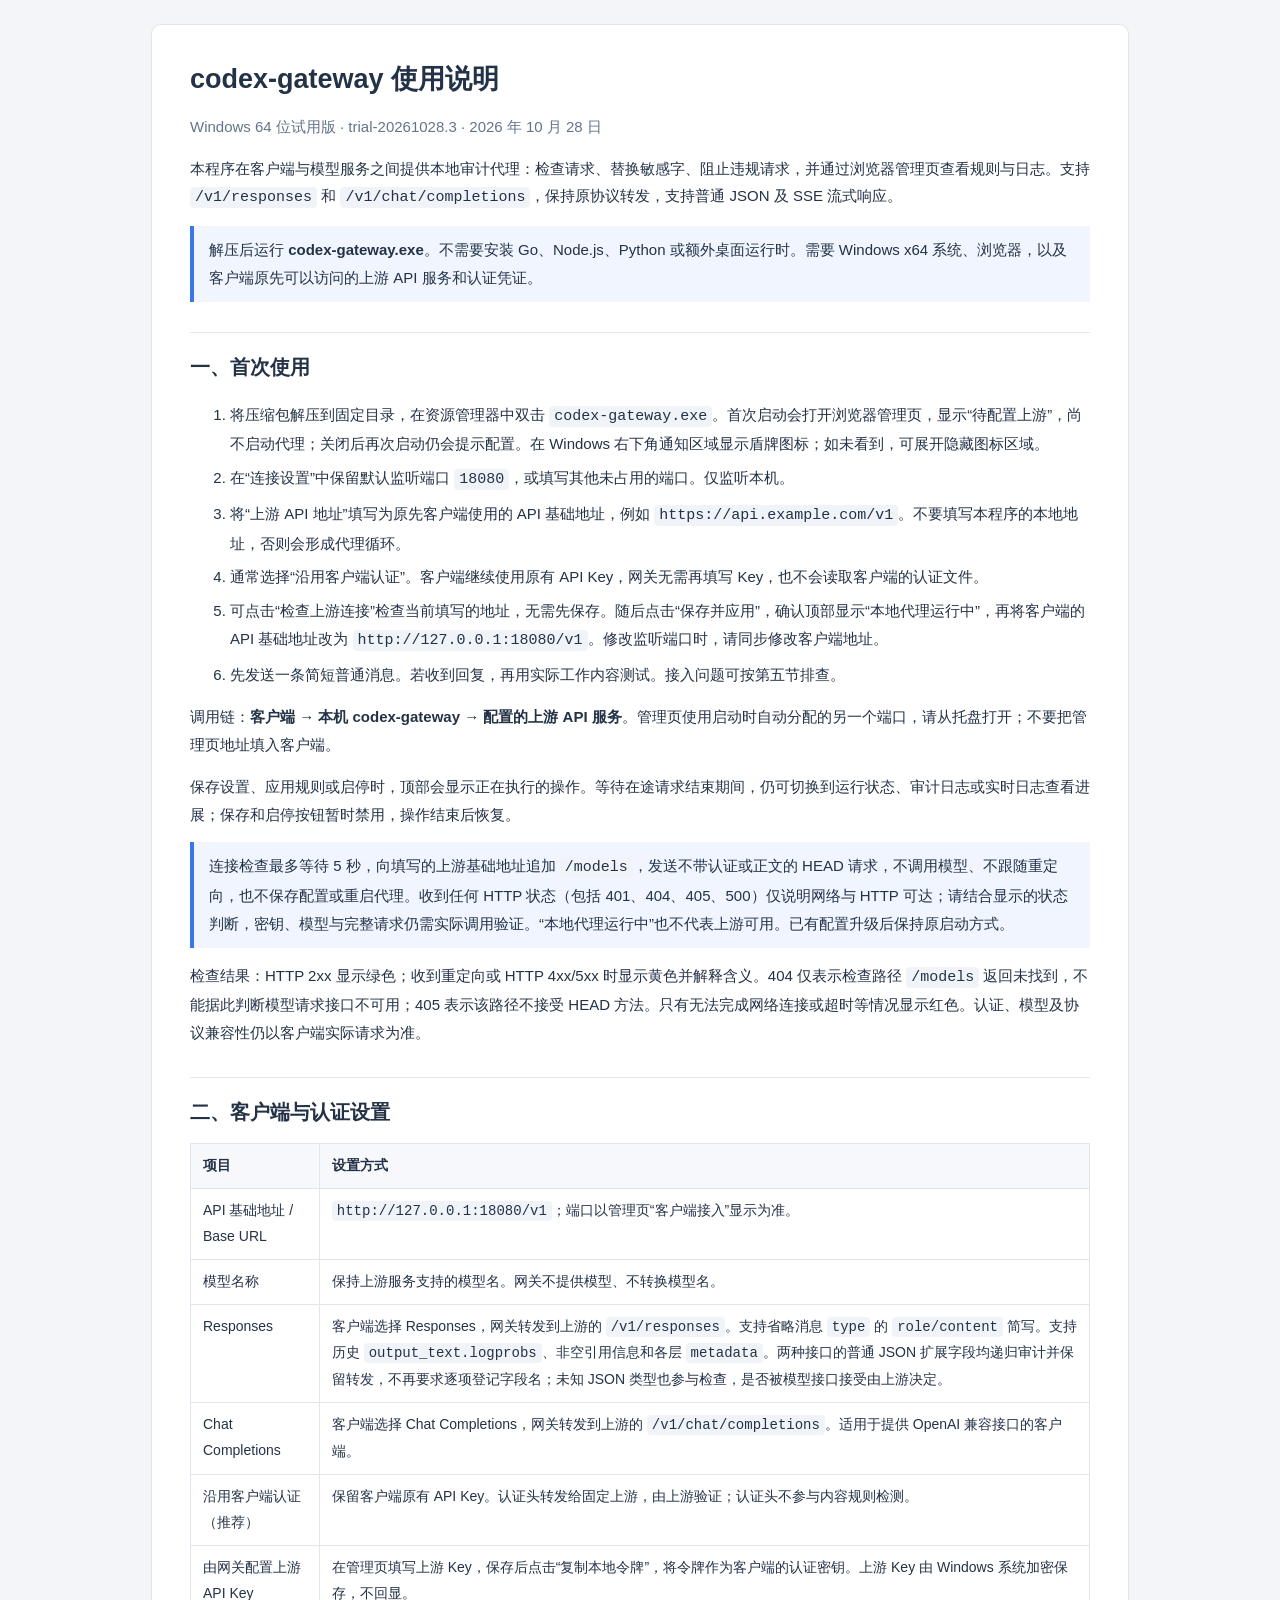
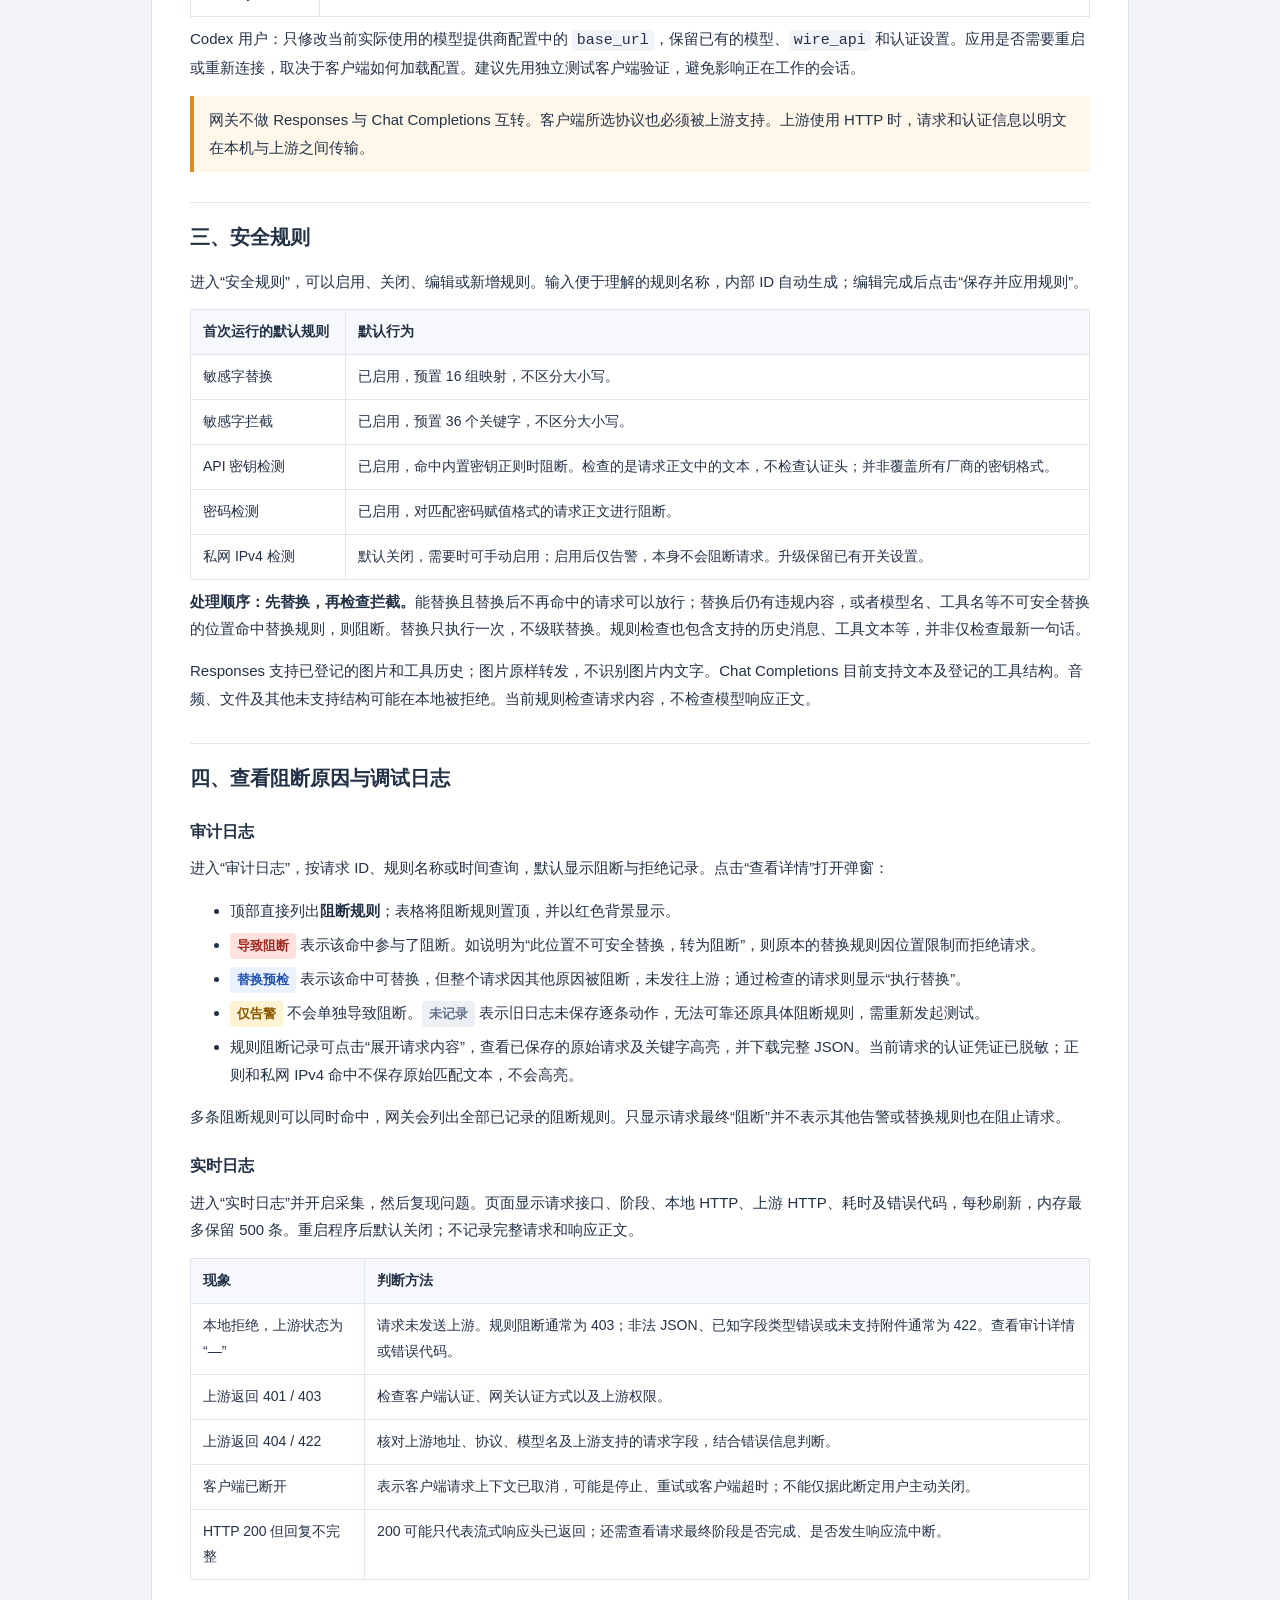
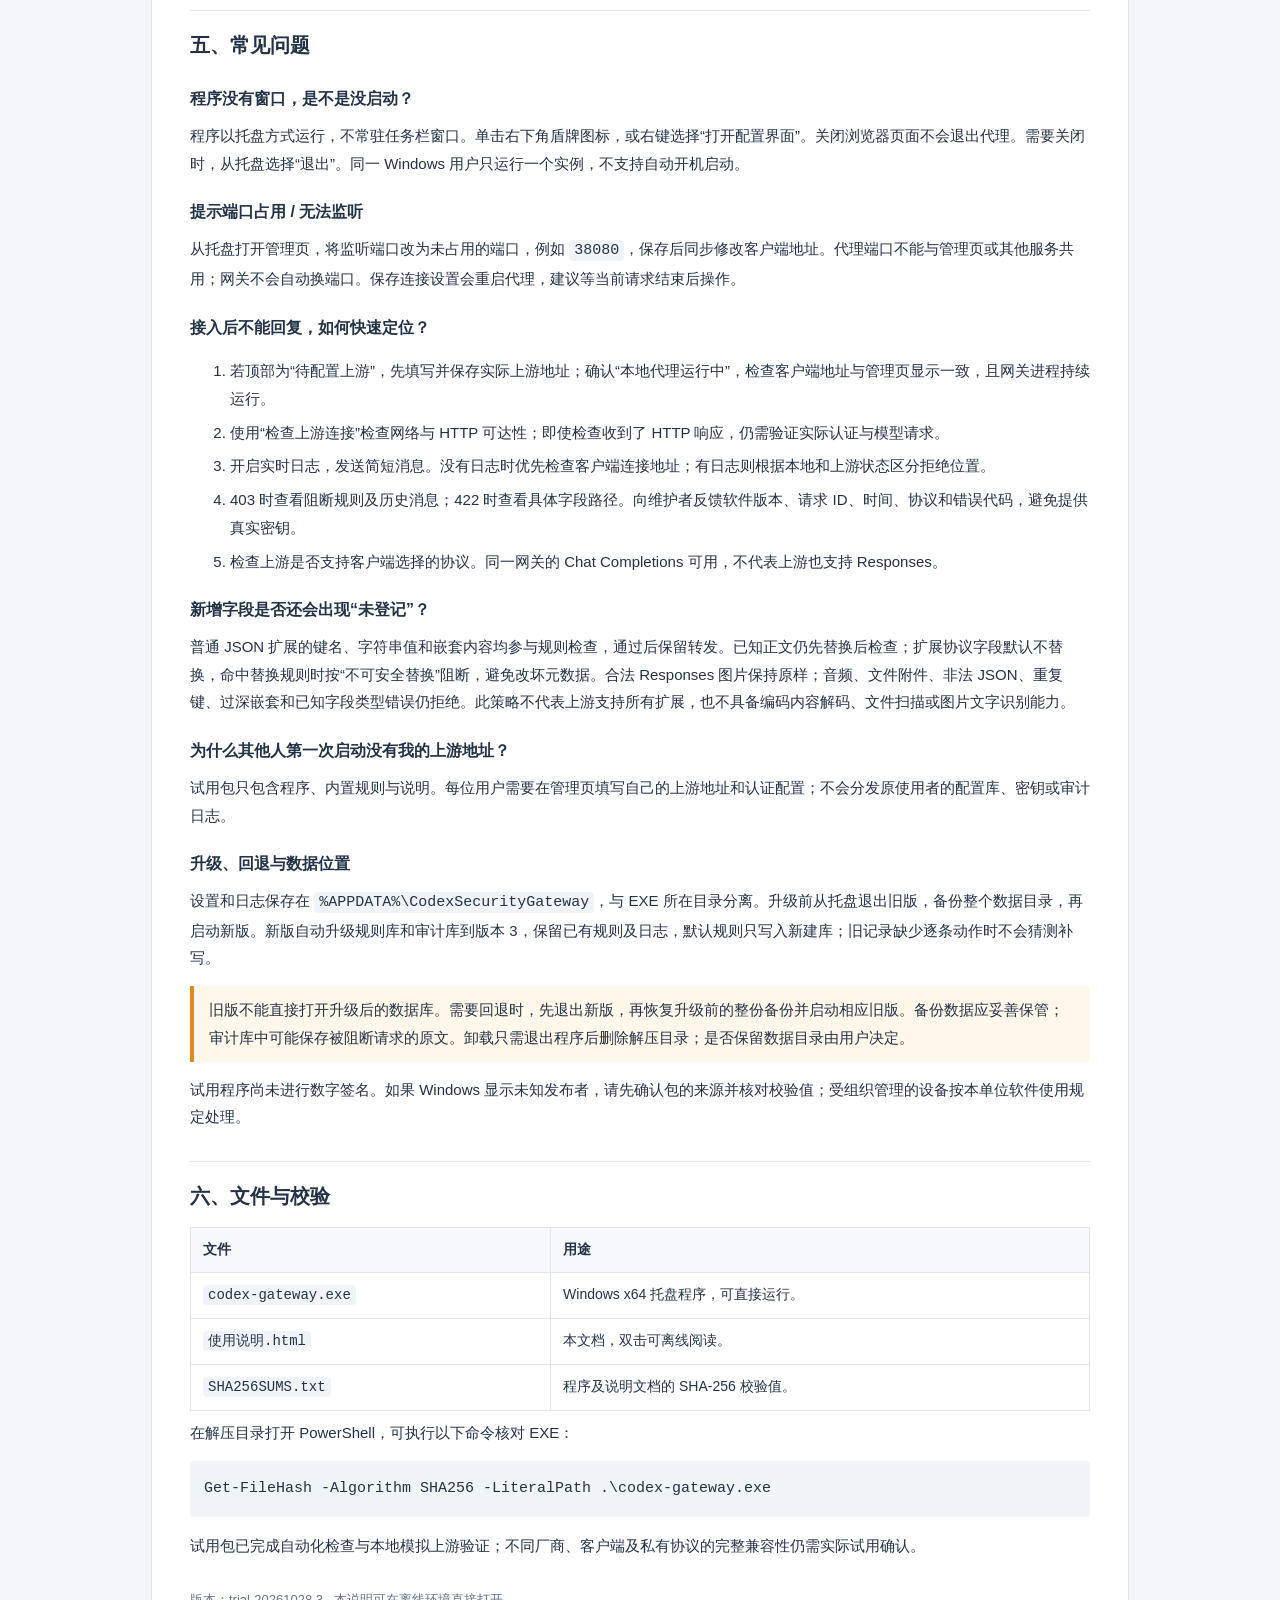
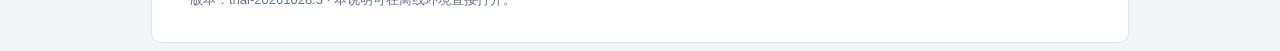
==== docs/windows-trial-guide.html @ 4b9d51f9 "Improve prompt auditing workflows" ====
<!doctype html>
<html lang="zh-CN">
<head>
<meta charset="utf-8">
<meta name="viewport" content="width=device-width, initial-scale=1">
<title>codex-gateway 使用说明</title>
<style>
body{font:15px/1.85 "Segoe UI","Microsoft YaHei",sans-serif;color:#243247;background:#f3f5f8;margin:0}main{max-width:900px;margin:24px auto;background:#fff;padding:30px 38px;border:1px solid #dfe5ed;border-radius:10px}h1{font-size:27px;margin:0}h2{font-size:20px;margin:30px 0 12px;padding-top:16px;border-top:1px solid #e2e8f0}h3{font-size:16px;margin:20px 0 8px}p{margin:8px 0 14px}li{margin:6px 0}code,pre{font-family:Consolas,"Microsoft YaHei",monospace;background:#f0f4f9;border-radius:4px}code{padding:2px 5px;overflow-wrap:anywhere}pre{padding:14px;white-space:pre-wrap;overflow-wrap:anywhere}table{border-collapse:collapse;width:100%;font-size:14px}th,td{border:1px solid #e1e6ee;padding:9px 12px;text-align:left;vertical-align:top}th{background:#f6f8fb}.intro{color:#64748b}.note{border-left:4px solid #3877ea;padding:10px 15px;background:#f0f5ff}.warn{border-left:4px solid #dc8b23;padding:10px 15px;background:#fff7ea}.tag{display:inline-block;padding:1px 7px;border-radius:4px;font-size:13px;font-weight:600}.red{color:#a12821;background:#fee1dc}.blue{color:#2454b0;background:#eaf1ff}.gold{color:#8a5700;background:#fff3d3}.grey{color:#64748b;background:#edf1f5}a{color:#2459cb}footer{color:#64748b;font-size:13px;margin-top:28px}@media(max-width:650px){main{margin:0;border:0;border-radius:0;padding:22px 16px}table{font-size:13px}th,td{padding:7px}}
</style>
</head>
<body><main>
<h1>codex-gateway 使用说明</h1>
<p class="intro">Windows 64 位试用版 · trial-20261028.3 · 2026 年 10 月 28 日</p>
<p>本程序在客户端与模型服务之间提供本地审计代理：检查请求、替换敏感字、阻止违规请求，并通过浏览器管理页查看规则与日志。支持 <code>/v1/responses</code> 和 <code>/v1/chat/completions</code>，保持原协议转发，支持普通 JSON 及 SSE 流式响应。</p>
<p class="note">解压后运行 <strong>codex-gateway.exe</strong>。不需要安装 Go、Node.js、Python 或额外桌面运行时。需要 Windows x64 系统、浏览器，以及客户端原先可以访问的上游 API 服务和认证凭证。</p>

<h2>一、首次使用</h2>
<ol>
<li>将压缩包解压到固定目录，在资源管理器中双击 <code>codex-gateway.exe</code>。首次启动会打开浏览器管理页，显示“待配置上游”，尚不启动代理；关闭后再次启动仍会提示配置。在 Windows 右下角通知区域显示盾牌图标；如未看到，可展开隐藏图标区域。</li>
<li>在“连接设置”中保留默认监听端口 <code>18080</code>，或填写其他未占用的端口。仅监听本机。</li>
<li>将“上游 API 地址”填写为原先客户端使用的 API 基础地址，例如 <code>https://api.example.com/v1</code>。不要填写本程序的本地地址，否则会形成代理循环。</li>
<li>通常选择“沿用客户端认证”。客户端继续使用原有 API Key，网关无需再填写 Key，也不会读取客户端的认证文件。</li>
<li>可点击“检查上游连接”检查当前填写的地址，无需先保存。随后点击“保存并应用”，确认顶部显示“本地代理运行中”，再将客户端的 API 基础地址改为 <code>http://127.0.0.1:18080/v1</code>。修改监听端口时，请同步修改客户端地址。</li>
<li>先发送一条简短普通消息。若收到回复，再用实际工作内容测试。接入问题可按第五节排查。</li>
</ol>
<p>调用链：<strong>客户端 → 本机 codex-gateway → 配置的上游 API 服务</strong>。管理页使用启动时自动分配的另一个端口，请从托盘打开；不要把管理页地址填入客户端。</p>
<p>保存设置、应用规则或启停时，顶部会显示正在执行的操作。等待在途请求结束期间，仍可切换到运行状态、审计日志或实时日志查看进展；保存和启停按钮暂时禁用，操作结束后恢复。</p>
<p class="note">连接检查最多等待 5 秒，向填写的上游基础地址追加 <code>/models</code>，发送不带认证或正文的 HEAD 请求，不调用模型、不跟随重定向，也不保存配置或重启代理。收到任何 HTTP 状态（包括 401、404、405、500）仅说明网络与 HTTP 可达；请结合显示的状态判断，密钥、模型与完整请求仍需实际调用验证。“本地代理运行中”也不代表上游可用。已有配置升级后保持原启动方式。</p>

<p>检查结果：HTTP 2xx 显示绿色；收到重定向或 HTTP 4xx/5xx 时显示黄色并解释含义。404 仅表示检查路径 <code>/models</code> 返回未找到，不能据此判断模型请求接口不可用；405 表示该路径不接受 HEAD 方法。只有无法完成网络连接或超时等情况显示红色。认证、模型及协议兼容性仍以客户端实际请求为准。</p>

<h2>二、客户端与认证设置</h2>
<table><thead><tr><th>项目</th><th>设置方式</th></tr></thead><tbody>
<tr><td>API 基础地址 / Base URL</td><td><code>http://127.0.0.1:18080/v1</code>；端口以管理页“客户端接入”显示为准。</td></tr>
<tr><td>模型名称</td><td>保持上游服务支持的模型名。网关不提供模型、不转换模型名。</td></tr>
<tr><td>Responses</td><td>客户端选择 Responses，网关转发到上游的 <code>/v1/responses</code>。支持省略消息 <code>type</code> 的 <code>role/content</code> 简写。支持历史 <code>output_text.logprobs</code>、非空引用信息和各层 <code>metadata</code>。两种接口的普通 JSON 扩展字段均递归审计并保留转发，不再要求逐项登记字段名；未知 JSON 类型也参与检查，是否被模型接口接受由上游决定。</td></tr>
<tr><td>Chat Completions</td><td>客户端选择 Chat Completions，网关转发到上游的 <code>/v1/chat/completions</code>。适用于提供 OpenAI 兼容接口的客户端。</td></tr>
<tr><td>沿用客户端认证（推荐）</td><td>保留客户端原有 API Key。认证头转发给固定上游，由上游验证；认证头不参与内容规则检测。</td></tr>
<tr><td>由网关配置上游 API Key</td><td>在管理页填写上游 Key，保存后点击“复制本地令牌”，将令牌作为客户端的认证密钥。上游 Key 由 Windows 系统加密保存，不回显。</td></tr>
</tbody></table>
<p>Codex 用户：只修改当前实际使用的模型提供商配置中的 <code>base_url</code>，保留已有的模型、<code>wire_api</code> 和认证设置。应用是否需要重启或重新连接，取决于客户端如何加载配置。建议先用独立测试客户端验证，避免影响正在工作的会话。</p>
<p class="warn">网关不做 Responses 与 Chat Completions 互转。客户端所选协议也必须被上游支持。上游使用 HTTP 时，请求和认证信息以明文在本机与上游之间传输。</p>

<h2>三、安全规则</h2>
<p>进入“安全规则”，可以启用、关闭、编辑或新增规则。输入便于理解的规则名称，内部 ID 自动生成；编辑完成后点击“保存并应用规则”。</p>
<table><thead><tr><th>首次运行的默认规则</th><th>默认行为</th></tr></thead><tbody>
<tr><td>敏感字替换</td><td>已启用，预置 16 组映射，不区分大小写。</td></tr>
<tr><td>敏感字拦截</td><td>已启用，预置 36 个关键字，不区分大小写。</td></tr>
<tr><td>API 密钥检测</td><td>已启用，命中内置密钥正则时阻断。检查的是请求正文中的文本，不检查认证头；并非覆盖所有厂商的密钥格式。</td></tr>
<tr><td>密码检测</td><td>已启用，对匹配密码赋值格式的请求正文进行阻断。</td></tr>
<tr><td>私网 IPv4 检测</td><td>默认关闭，需要时可手动启用；启用后仅告警，本身不会阻断请求。升级保留已有开关设置。</td></tr>
</tbody></table>
<p><strong>处理顺序：先替换，再检查拦截。</strong>能替换且替换后不再命中的请求可以放行；替换后仍有违规内容，或者模型名、工具名等不可安全替换的位置命中替换规则，则阻断。替换只执行一次，不级联替换。规则检查也包含支持的历史消息、工具文本等，并非仅检查最新一句话。</p>
<p>Responses 支持已登记的图片和工具历史；图片原样转发，不识别图片内文字。Chat Completions 目前支持文本及登记的工具结构。音频、文件及其他未支持结构可能在本地被拒绝。当前规则检查请求内容，不检查模型响应正文。</p>

<h2>四、查看阻断原因与调试日志</h2>
<h3>审计日志</h3>
<p>进入“审计日志”，按请求 ID、规则名称或时间查询，默认显示阻断与拒绝记录。点击“查看详情”打开弹窗：</p>
<ul>
<li>顶部直接列出<strong>阻断规则</strong>；表格将阻断规则置顶，并以红色背景显示。</li>
<li><span class="tag red">导致阻断</span> 表示该命中参与了阻断。如说明为“此位置不可安全替换，转为阻断”，则原本的替换规则因位置限制而拒绝请求。</li>
<li><span class="tag blue">替换预检</span> 表示该命中可替换，但整个请求因其他原因被阻断，未发往上游；通过检查的请求则显示“执行替换”。</li>
<li><span class="tag gold">仅告警</span> 不会单独导致阻断。<span class="tag grey">未记录</span> 表示旧日志未保存逐条动作，无法可靠还原具体阻断规则，需重新发起测试。</li>
<li>规则阻断记录可点击“展开请求内容”，查看已保存的原始请求及关键字高亮，并下载完整 JSON。当前请求的认证凭证已脱敏；正则和私网 IPv4 命中不保存原始匹配文本，不会高亮。</li>
</ul>
<p>多条阻断规则可以同时命中，网关会列出全部已记录的阻断规则。只显示请求最终“阻断”并不表示其他告警或替换规则也在阻止请求。</p>
<h3>实时日志</h3>
<p>进入“实时日志”并开启采集，然后复现问题。页面显示请求接口、阶段、本地 HTTP、上游 HTTP、耗时及错误代码，每秒刷新，内存最多保留 500 条。重启程序后默认关闭；不记录完整请求和响应正文。</p>
<table><thead><tr><th>现象</th><th>判断方法</th></tr></thead><tbody>
<tr><td>本地拒绝，上游状态为“—”</td><td>请求未发送上游。规则阻断通常为 403；非法 JSON、已知字段类型错误或未支持附件通常为 422。查看审计详情或错误代码。</td></tr>
<tr><td>上游返回 401 / 403</td><td>检查客户端认证、网关认证方式以及上游权限。</td></tr>
<tr><td>上游返回 404 / 422</td><td>核对上游地址、协议、模型名及上游支持的请求字段，结合错误信息判断。</td></tr>
<tr><td>客户端已断开</td><td>表示客户端请求上下文已取消，可能是停止、重试或客户端超时；不能仅据此断定用户主动关闭。</td></tr>
<tr><td>HTTP 200 但回复不完整</td><td>200 可能只代表流式响应头已返回；还需查看请求最终阶段是否完成、是否发生响应流中断。</td></tr>
</tbody></table>

<h2>五、常见问题</h2>
<h3>程序没有窗口，是不是没启动？</h3>
<p>程序以托盘方式运行，不常驻任务栏窗口。单击右下角盾牌图标，或右键选择“打开配置界面”。关闭浏览器页面不会退出代理。需要关闭时，从托盘选择“退出”。同一 Windows 用户只运行一个实例，不支持自动开机启动。</p>
<h3>提示端口占用 / 无法监听</h3>
<p>从托盘打开管理页，将监听端口改为未占用的端口，例如 <code>38080</code>，保存后同步修改客户端地址。代理端口不能与管理页或其他服务共用；网关不会自动换端口。保存连接设置会重启代理，建议等当前请求结束后操作。</p>
<h3>接入后不能回复，如何快速定位？</h3>
<ol><li>若顶部为“待配置上游”，先填写并保存实际上游地址；确认“本地代理运行中”，检查客户端地址与管理页显示一致，且网关进程持续运行。</li><li>使用“检查上游连接”检查网络与 HTTP 可达性；即使检查收到了 HTTP 响应，仍需验证实际认证与模型请求。</li><li>开启实时日志，发送简短消息。没有日志时优先检查客户端连接地址；有日志则根据本地和上游状态区分拒绝位置。</li><li>403 时查看阻断规则及历史消息；422 时查看具体字段路径。向维护者反馈软件版本、请求 ID、时间、协议和错误代码，避免提供真实密钥。</li><li>检查上游是否支持客户端选择的协议。同一网关的 Chat Completions 可用，不代表上游也支持 Responses。</li></ol>
<h3>新增字段是否还会出现“未登记”？</h3>
<p>普通 JSON 扩展的键名、字符串值和嵌套内容均参与规则检查，通过后保留转发。已知正文仍先替换后检查；扩展协议字段默认不替换，命中替换规则时按“不可安全替换”阻断，避免改坏元数据。合法 Responses 图片保持原样；音频、文件附件、非法 JSON、重复键、过深嵌套和已知字段类型错误仍拒绝。此策略不代表上游支持所有扩展，也不具备编码内容解码、文件扫描或图片文字识别能力。</p>
<h3>为什么其他人第一次启动没有我的上游地址？</h3>
<p>试用包只包含程序、内置规则与说明。每位用户需要在管理页填写自己的上游地址和认证配置；不会分发原使用者的配置库、密钥或审计日志。</p>
<h3>升级、回退与数据位置</h3>
<p>设置和日志保存在 <code>%APPDATA%\CodexSecurityGateway</code>，与 EXE 所在目录分离。升级前从托盘退出旧版，备份整个数据目录，再启动新版。新版自动升级规则库和审计库到版本 3，保留已有规则及日志，默认规则只写入新建库；旧记录缺少逐条动作时不会猜测补写。</p>
<p class="warn">旧版不能直接打开升级后的数据库。需要回退时，先退出新版，再恢复升级前的整份备份并启动相应旧版。备份数据应妥善保管；审计库中可能保存被阻断请求的原文。卸载只需退出程序后删除解压目录；是否保留数据目录由用户决定。</p>
<p>试用程序尚未进行数字签名。如果 Windows 显示未知发布者，请先确认包的来源并核对校验值；受组织管理的设备按本单位软件使用规定处理。</p>

<h2>六、文件与校验</h2>
<table><thead><tr><th>文件</th><th>用途</th></tr></thead><tbody>
<tr><td><code>codex-gateway.exe</code></td><td>Windows x64 托盘程序，可直接运行。</td></tr>
<tr><td><code>使用说明.html</code></td><td>本文档，双击可离线阅读。</td></tr>
<tr><td><code>SHA256SUMS.txt</code></td><td>程序及说明文档的 SHA-256 校验值。</td></tr>
</tbody></table>
<p>在解压目录打开 PowerShell，可执行以下命令核对 EXE：</p>
<pre>Get-FileHash -Algorithm SHA256 -LiteralPath .\codex-gateway.exe</pre>
<p>试用包已完成自动化检查与本地模拟上游验证；不同厂商、客户端及私有协议的完整兼容性仍需实际试用确认。</p>
<footer>版本：trial-20261028.3 · 本说明可在离线环境直接打开。</footer>
</main></body></html>
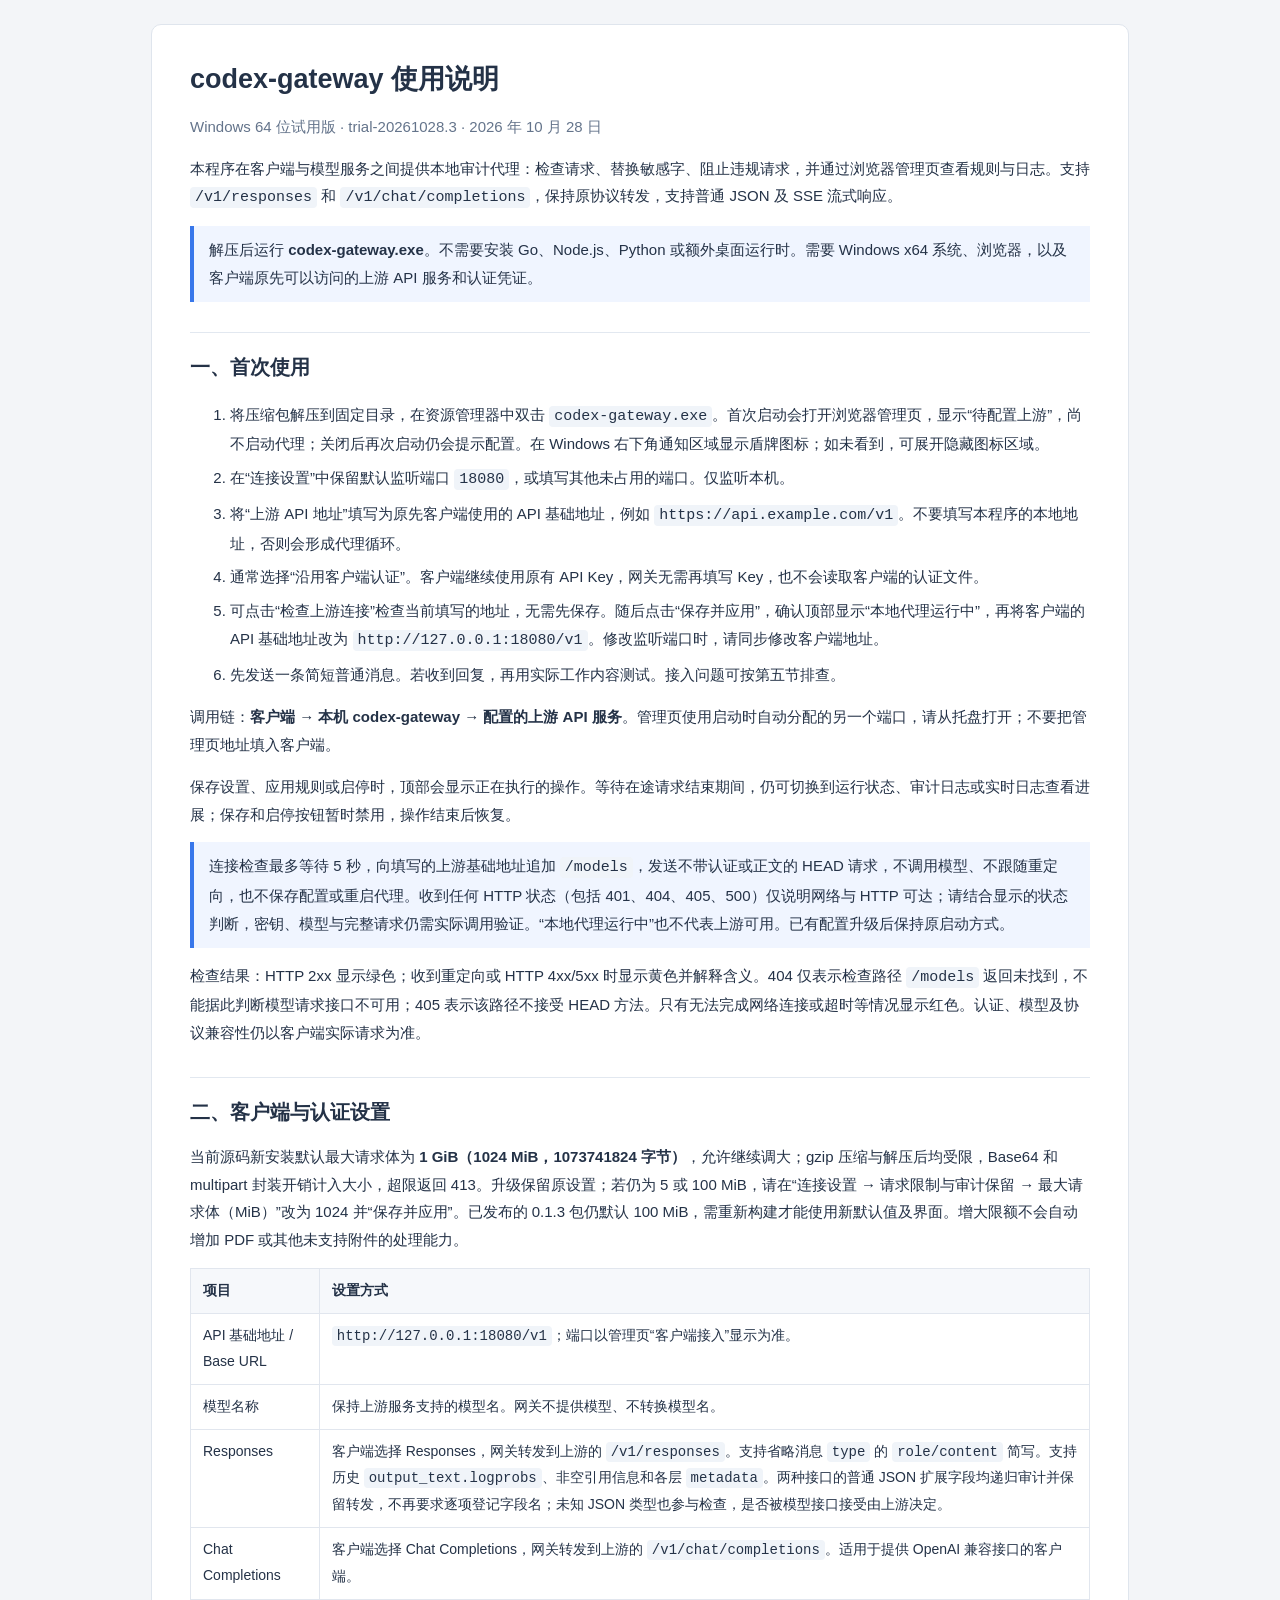
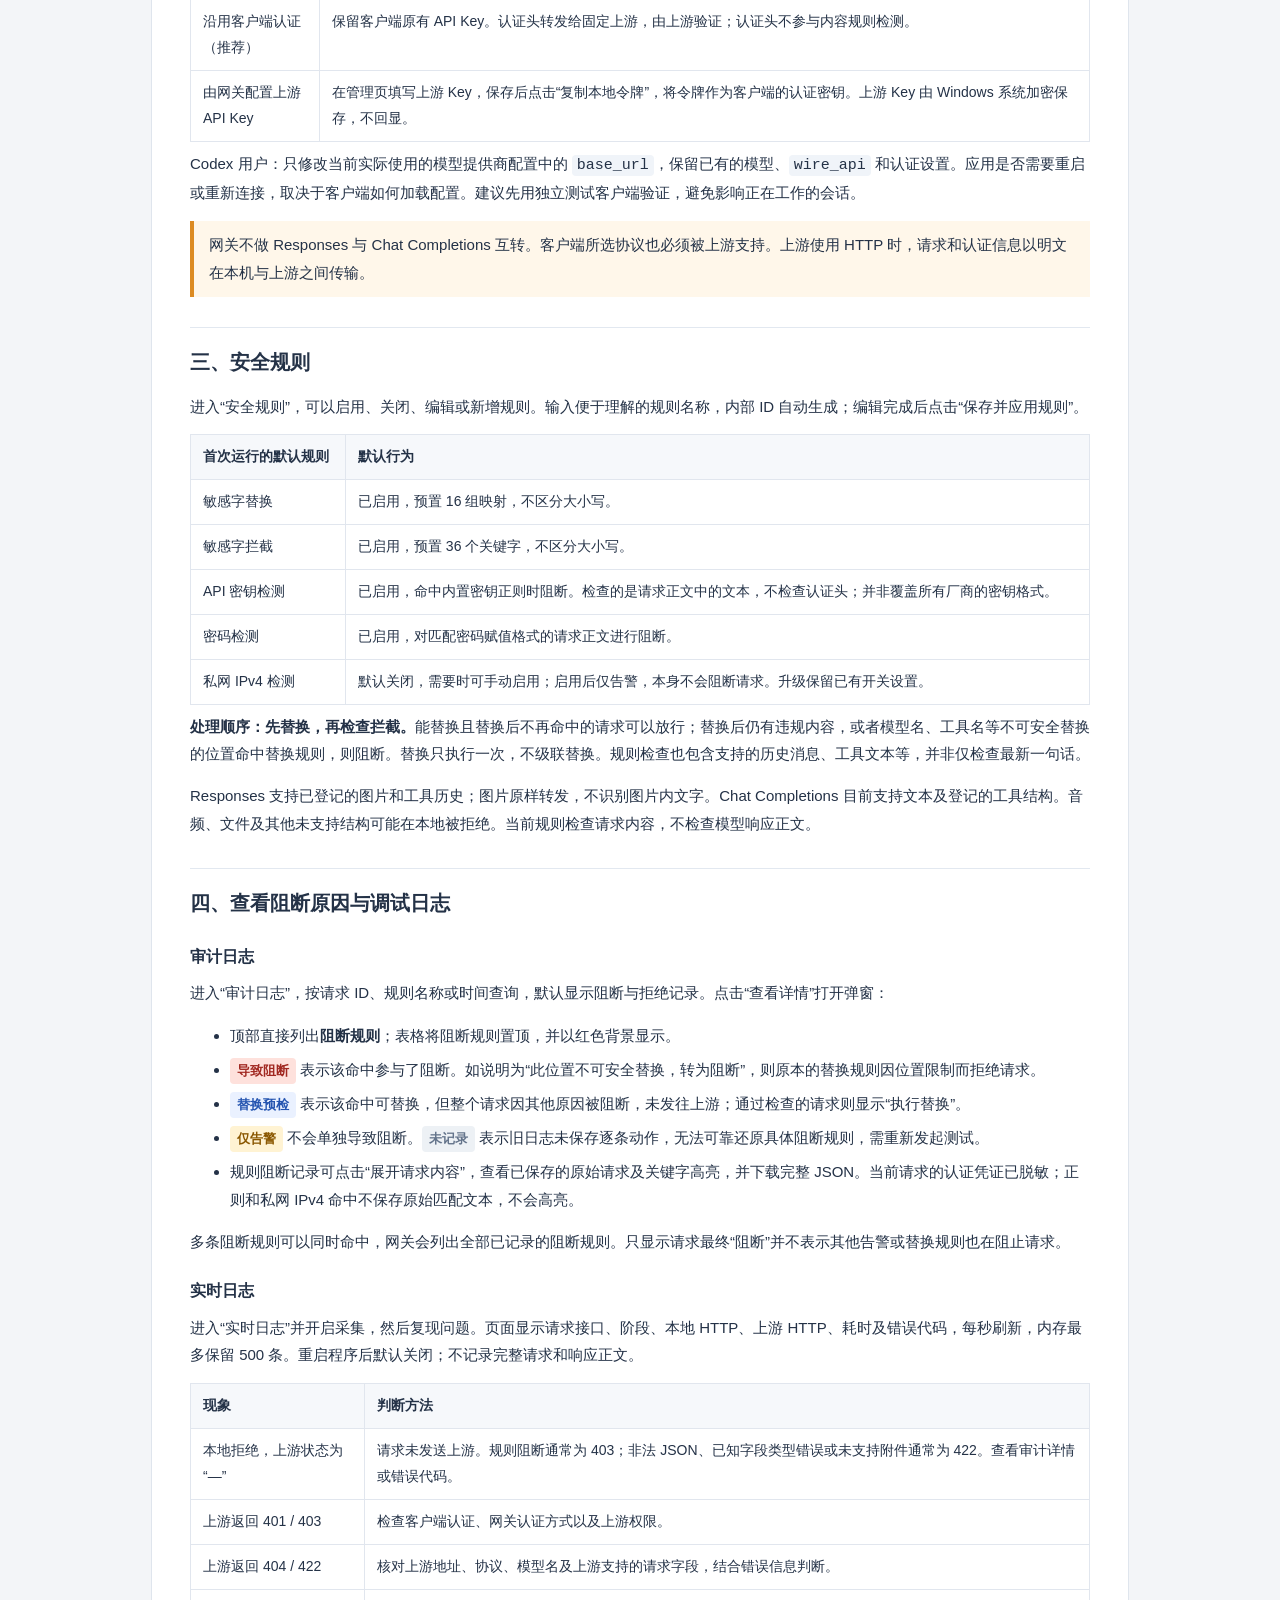
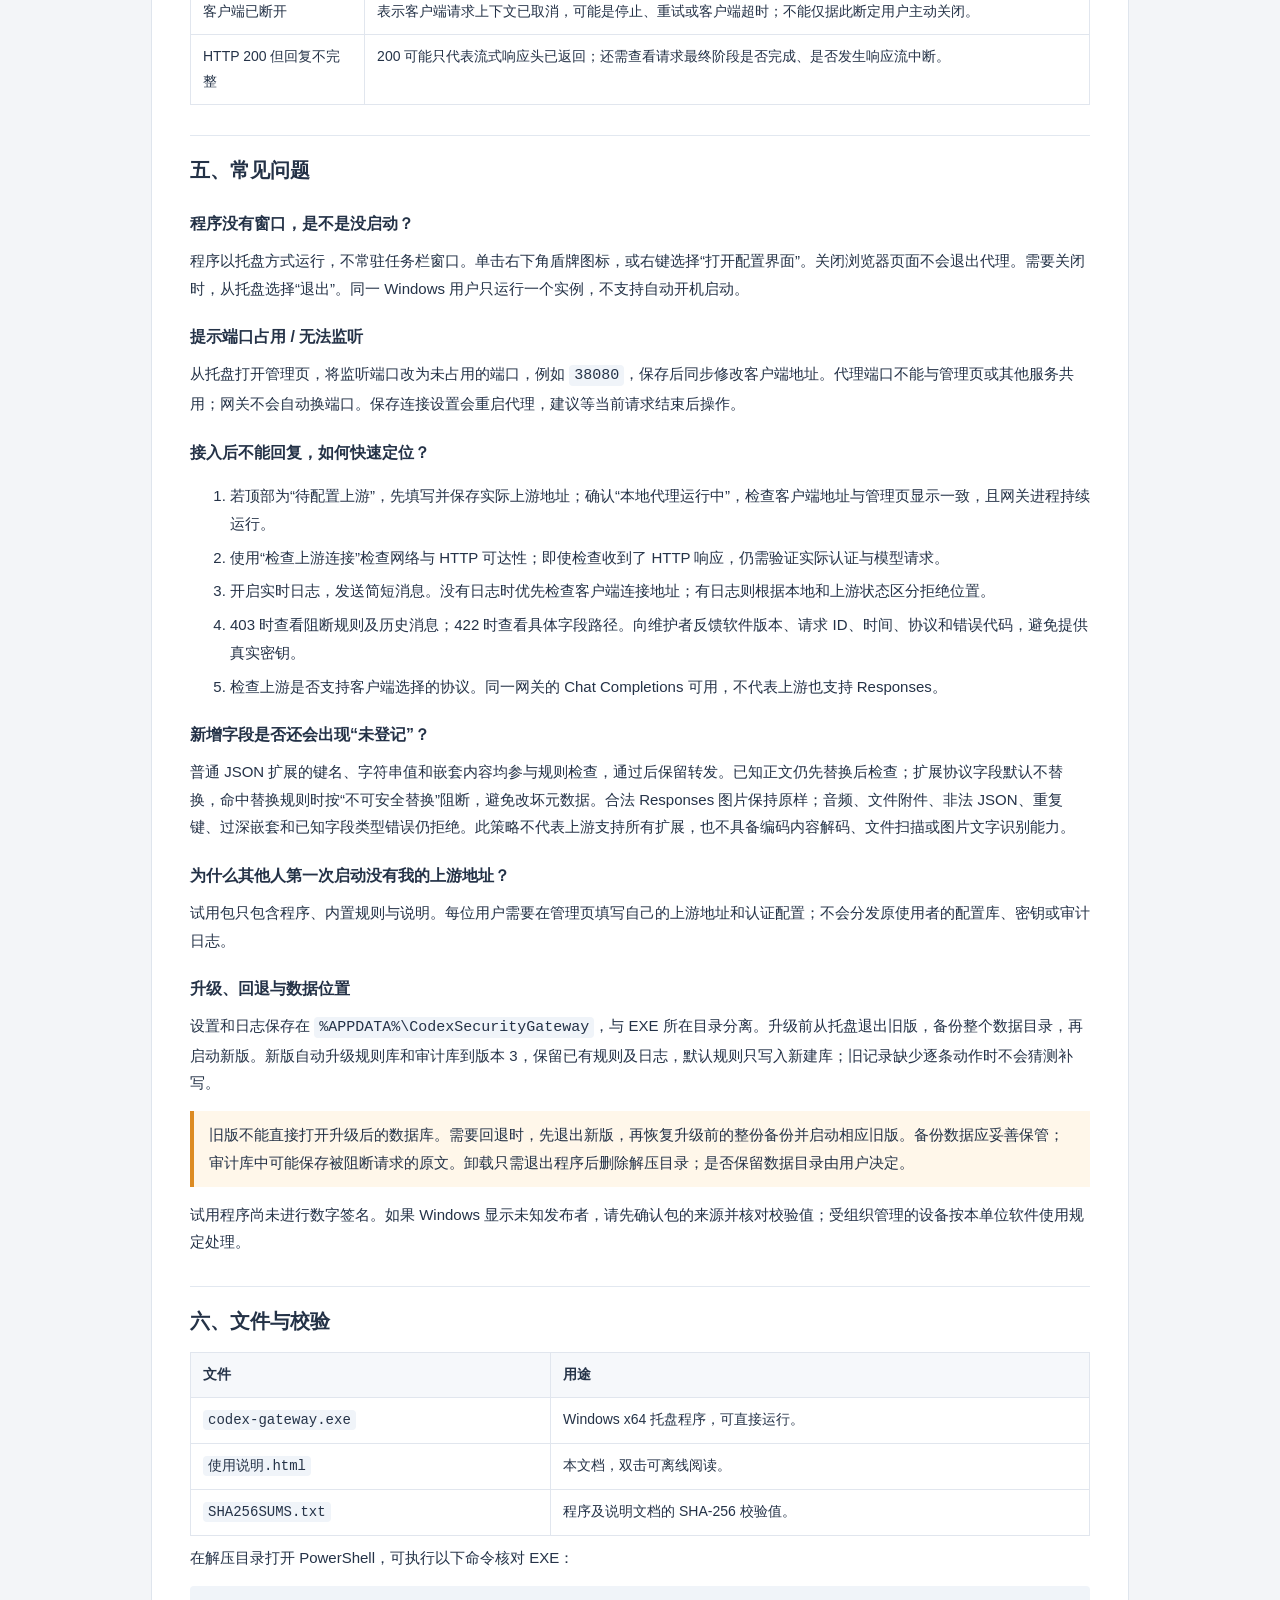
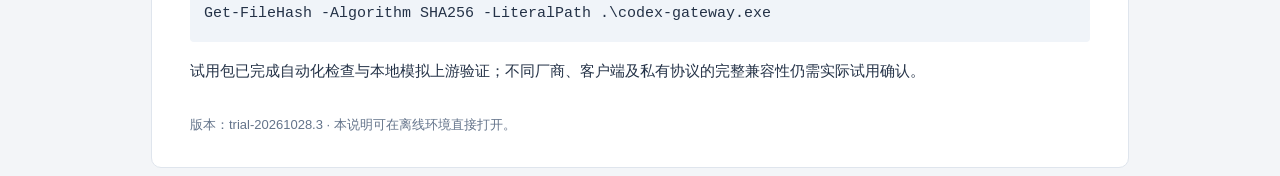
==== commit 3925e222: "Support image endpoints and raise default body limit to 1 GiB" ====
--- a/docs/windows-trial-guide.html
+++ b/docs/windows-trial-guide.html
@@ -30,6 +30,7 @@
 <p>检查结果：HTTP 2xx 显示绿色；收到重定向或 HTTP 4xx/5xx 时显示黄色并解释含义。404 仅表示检查路径 <code>/models</code> 返回未找到，不能据此判断模型请求接口不可用；405 表示该路径不接受 HEAD 方法。只有无法完成网络连接或超时等情况显示红色。认证、模型及协议兼容性仍以客户端实际请求为准。</p>
 
 <h2>二、客户端与认证设置</h2>
+<p>当前源码新安装默认最大请求体为 <strong>1 GiB（1024 MiB，1073741824 字节）</strong>，允许继续调大；gzip 压缩与解压后均受限，Base64 和 multipart 封装开销计入大小，超限返回 413。升级保留原设置；若仍为 5 或 100 MiB，请在“连接设置 → 请求限制与审计保留 → 最大请求体（MiB）”改为 1024 并“保存并应用”。已发布的 0.1.3 包仍默认 100 MiB，需重新构建才能使用新默认值及界面。增大限额不会自动增加 PDF 或其他未支持附件的处理能力。</p>
 <table><thead><tr><th>项目</th><th>设置方式</th></tr></thead><tbody>
 <tr><td>API 基础地址 / Base URL</td><td><code>http://127.0.0.1:18080/v1</code>；端口以管理页“客户端接入”显示为准。</td></tr>
 <tr><td>模型名称</td><td>保持上游服务支持的模型名。网关不提供模型、不转换模型名。</td></tr>
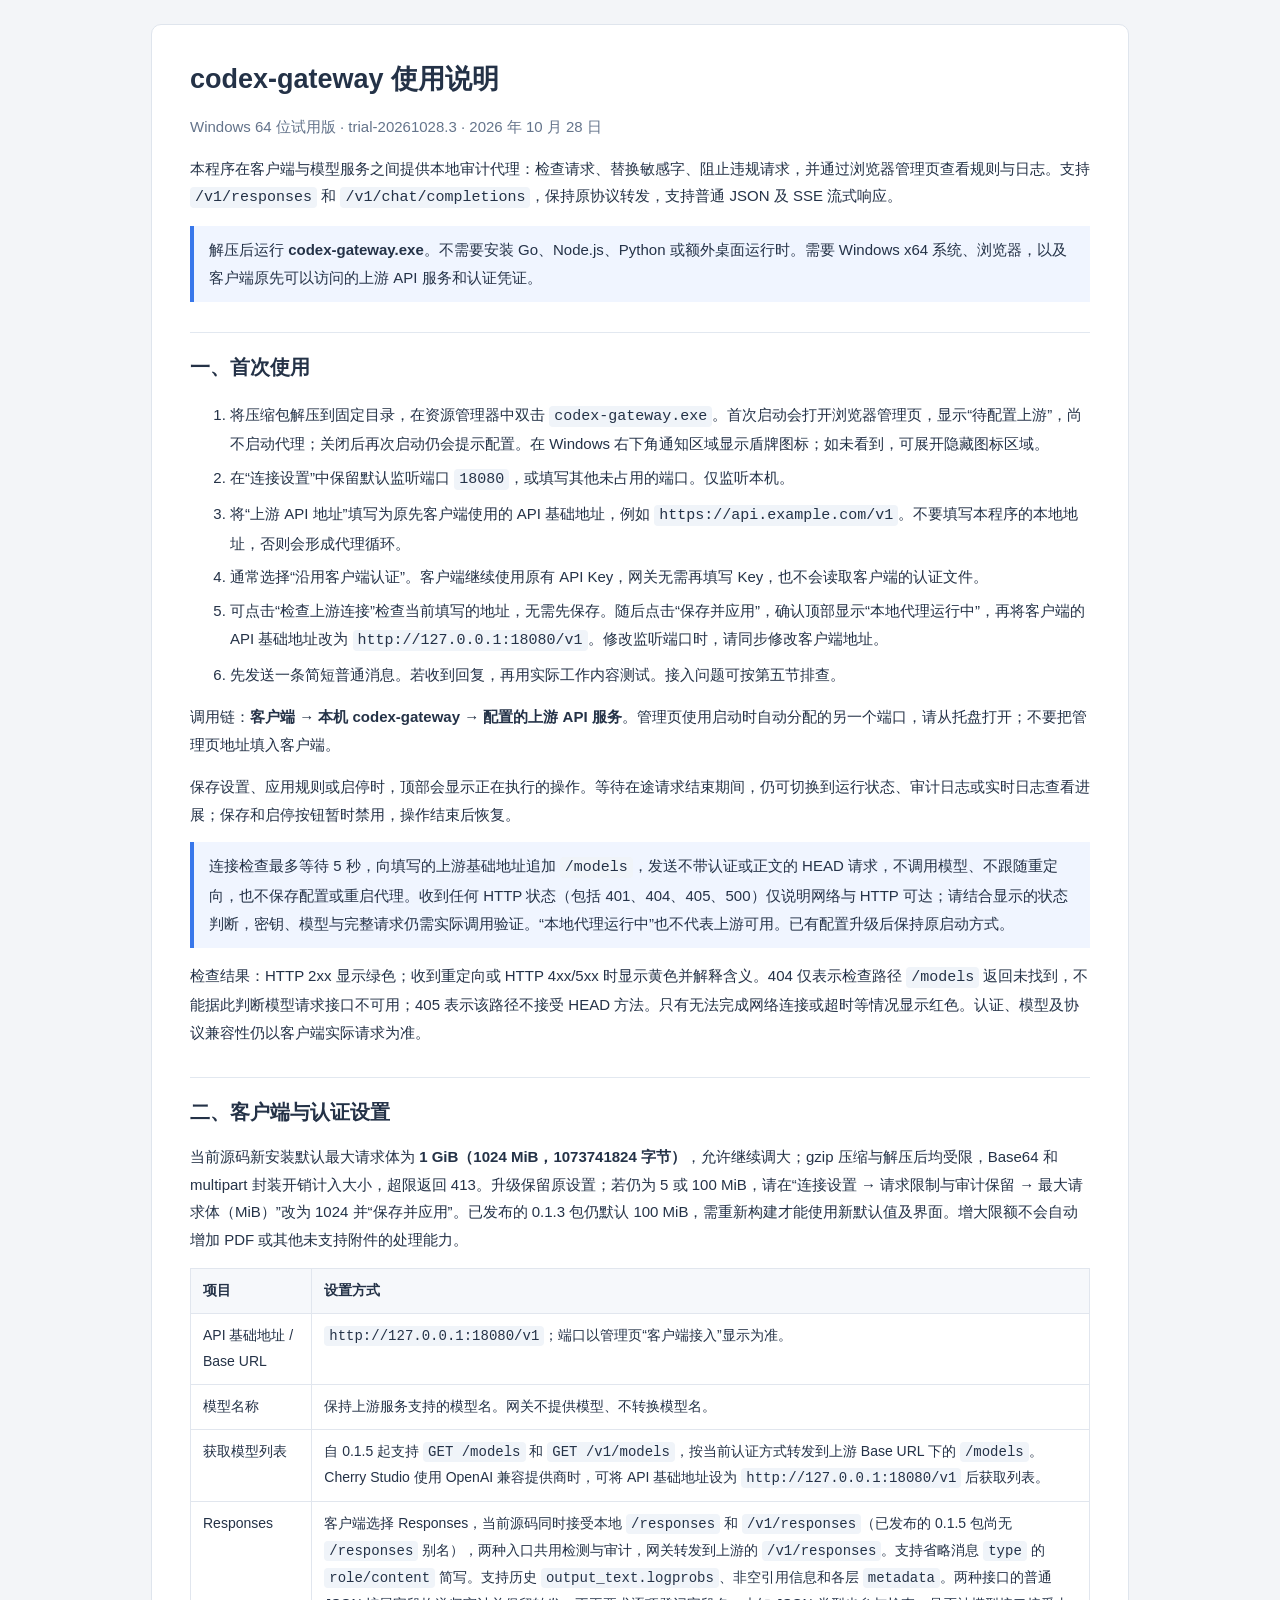
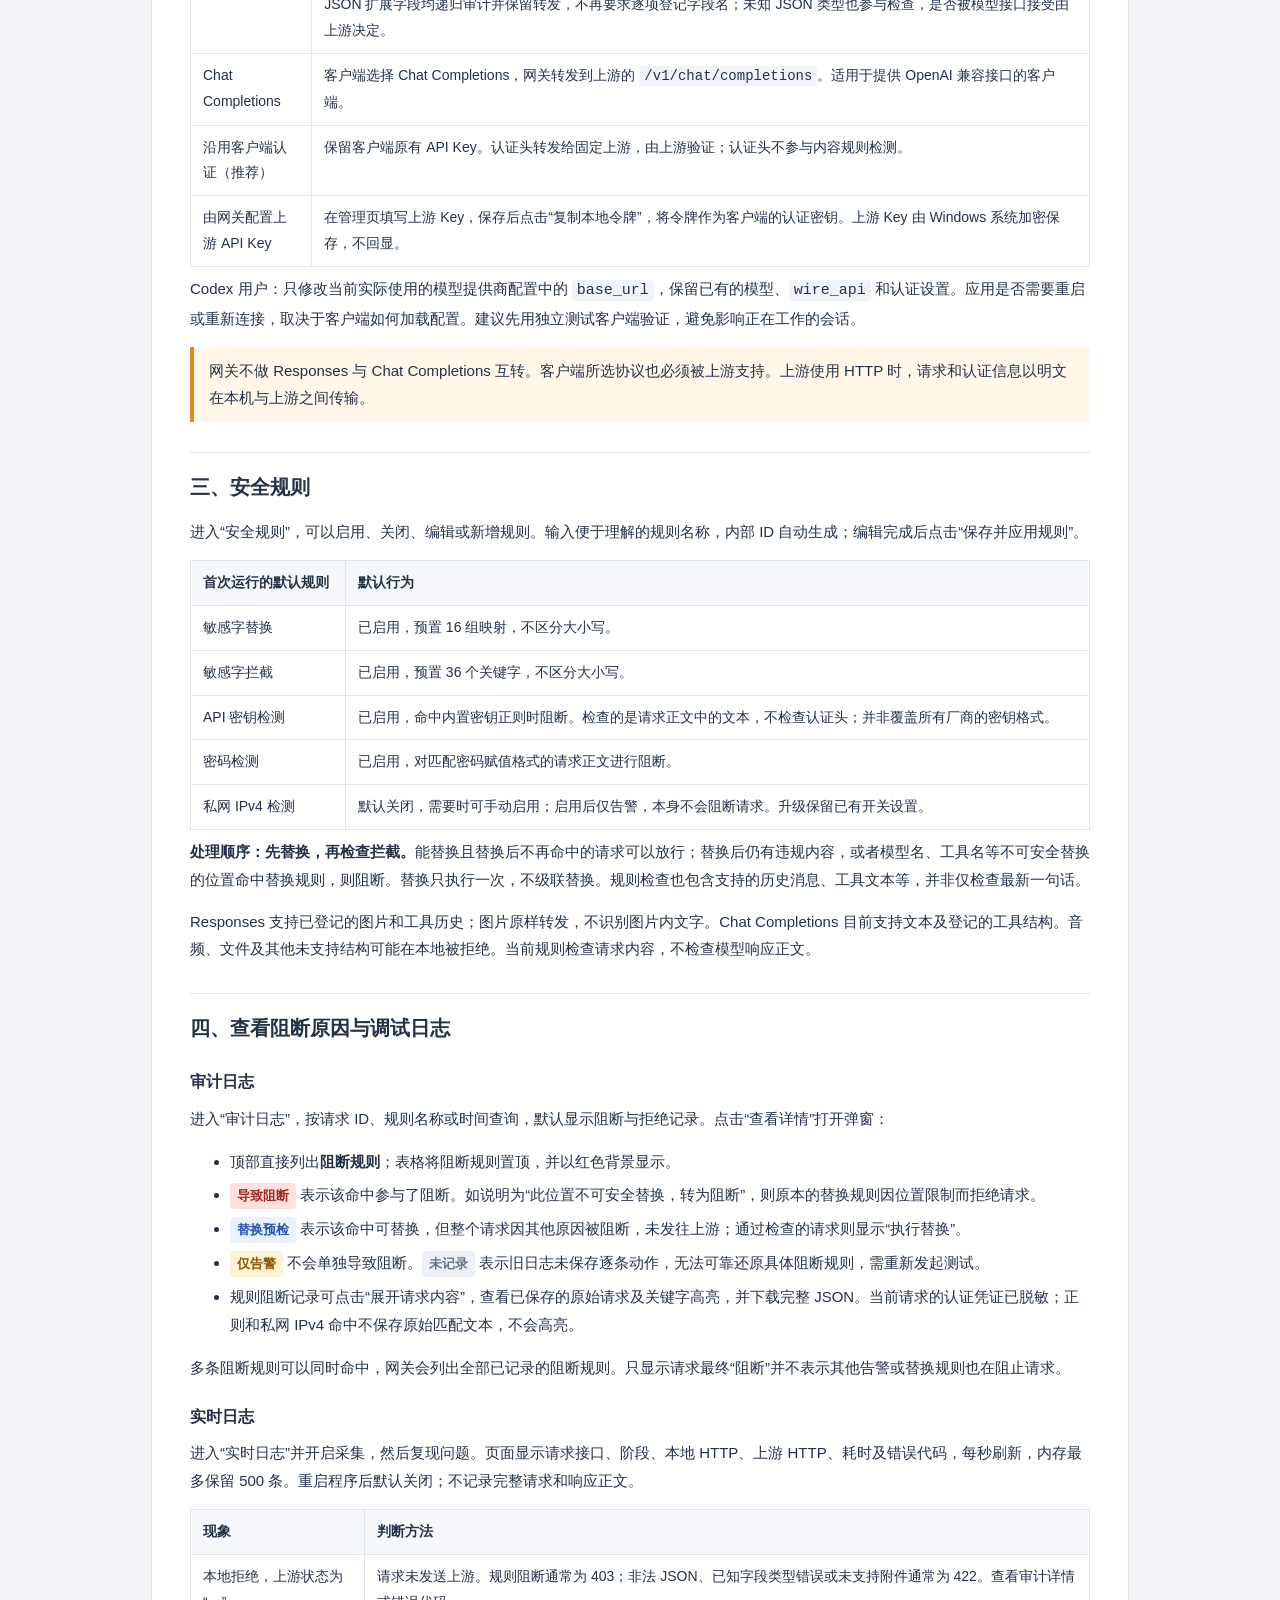
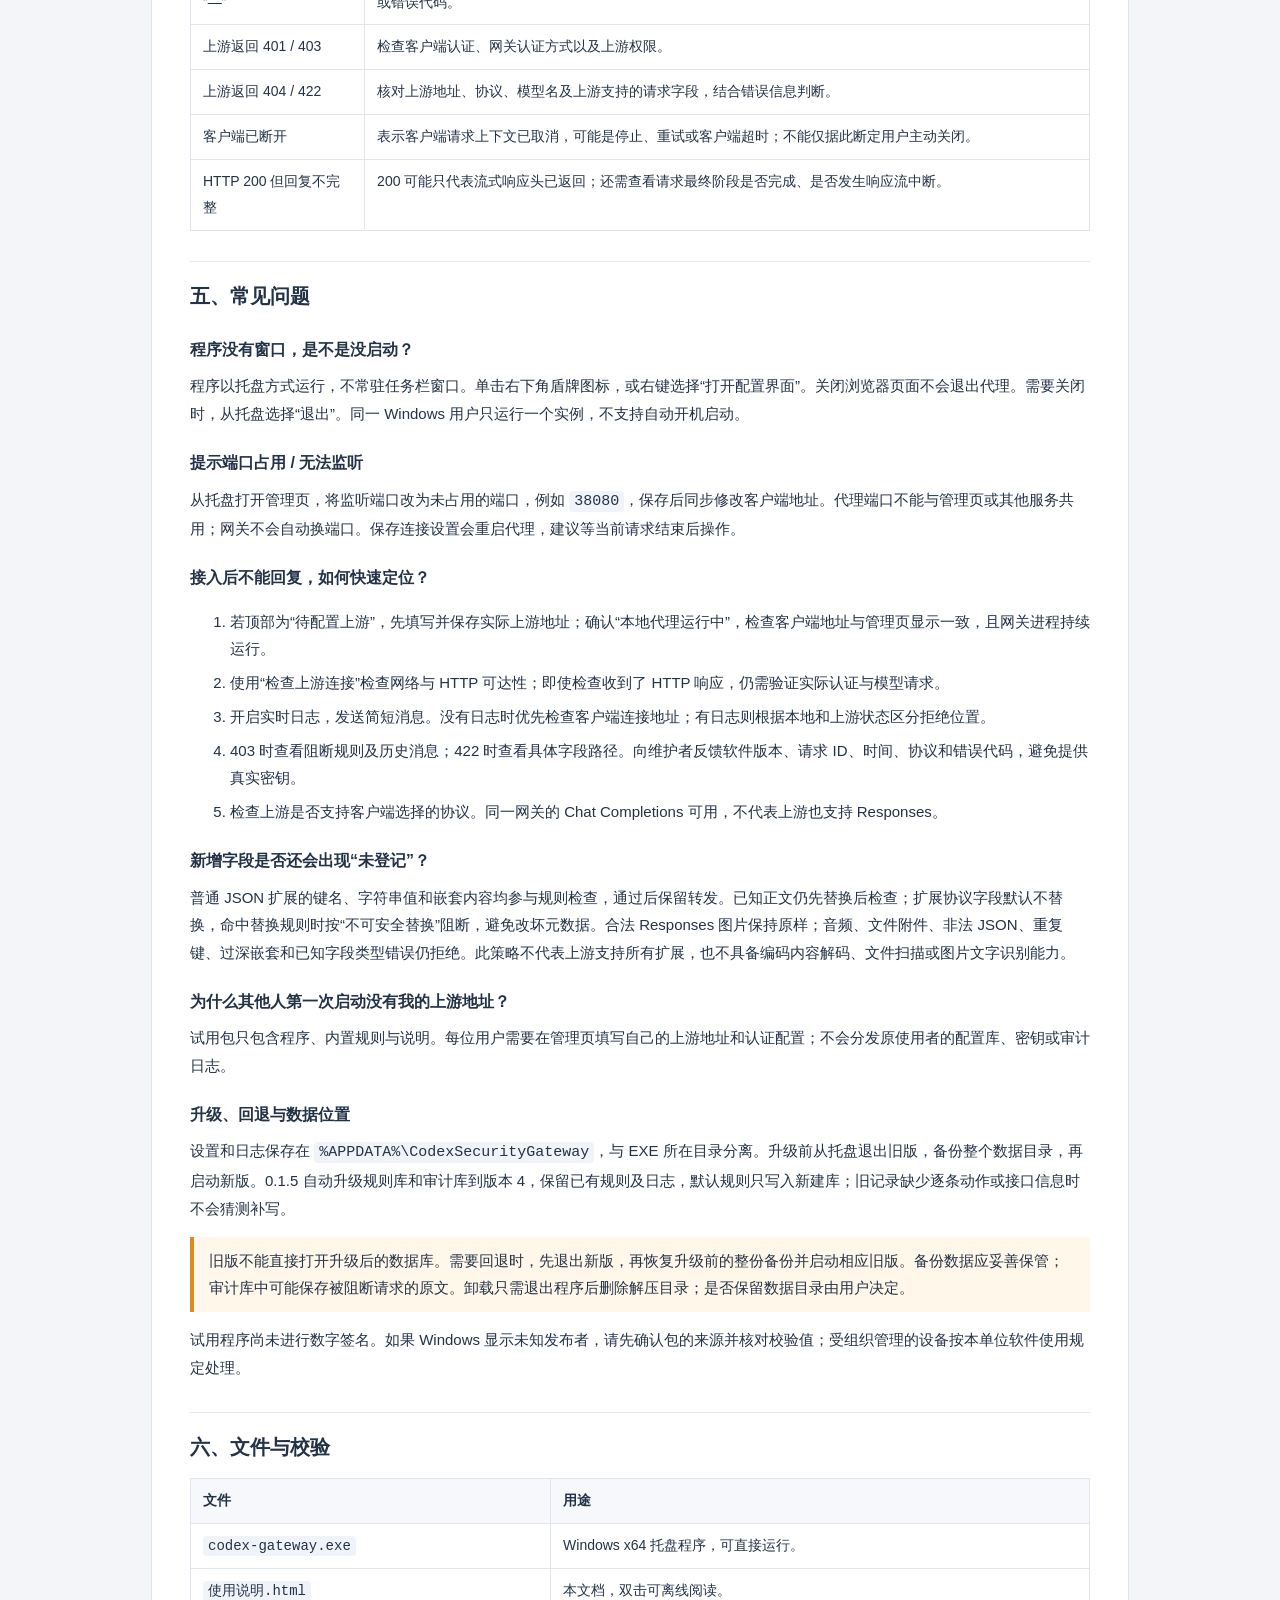
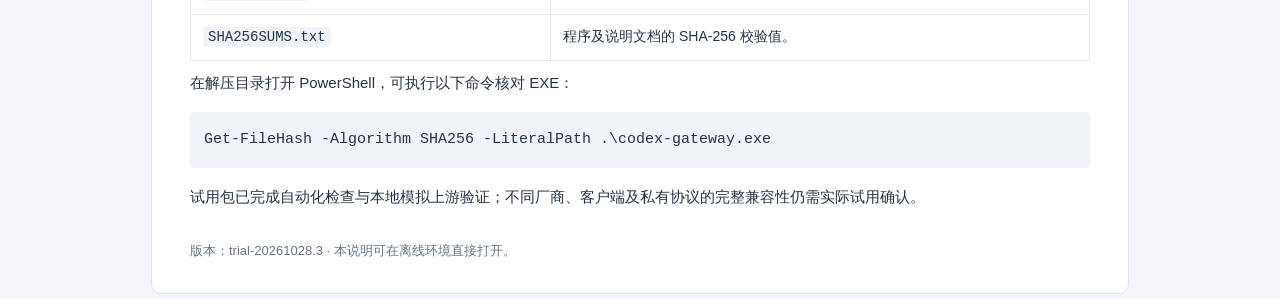
==== commit 4e7421a8: "Add model listing and audit rejected requests" ====
--- a/docs/windows-trial-guide.html
+++ b/docs/windows-trial-guide.html
@@ -34,7 +34,8 @@
 <table><thead><tr><th>项目</th><th>设置方式</th></tr></thead><tbody>
 <tr><td>API 基础地址 / Base URL</td><td><code>http://127.0.0.1:18080/v1</code>；端口以管理页“客户端接入”显示为准。</td></tr>
 <tr><td>模型名称</td><td>保持上游服务支持的模型名。网关不提供模型、不转换模型名。</td></tr>
-<tr><td>Responses</td><td>客户端选择 Responses，网关转发到上游的 <code>/v1/responses</code>。支持省略消息 <code>type</code> 的 <code>role/content</code> 简写。支持历史 <code>output_text.logprobs</code>、非空引用信息和各层 <code>metadata</code>。两种接口的普通 JSON 扩展字段均递归审计并保留转发，不再要求逐项登记字段名；未知 JSON 类型也参与检查，是否被模型接口接受由上游决定。</td></tr>
+<tr><td>获取模型列表</td><td>自 0.1.5 起支持 <code>GET /models</code> 和 <code>GET /v1/models</code>，按当前认证方式转发到上游 Base URL 下的 <code>/models</code>。Cherry Studio 使用 OpenAI 兼容提供商时，可将 API 基础地址设为 <code>http://127.0.0.1:18080/v1</code> 后获取列表。</td></tr>
+<tr><td>Responses</td><td>客户端选择 Responses，当前源码同时接受本地 <code>/responses</code> 和 <code>/v1/responses</code>（已发布的 0.1.5 包尚无 <code>/responses</code> 别名），两种入口共用检测与审计，网关转发到上游的 <code>/v1/responses</code>。支持省略消息 <code>type</code> 的 <code>role/content</code> 简写。支持历史 <code>output_text.logprobs</code>、非空引用信息和各层 <code>metadata</code>。两种接口的普通 JSON 扩展字段均递归审计并保留转发，不再要求逐项登记字段名；未知 JSON 类型也参与检查，是否被模型接口接受由上游决定。</td></tr>
 <tr><td>Chat Completions</td><td>客户端选择 Chat Completions，网关转发到上游的 <code>/v1/chat/completions</code>。适用于提供 OpenAI 兼容接口的客户端。</td></tr>
 <tr><td>沿用客户端认证（推荐）</td><td>保留客户端原有 API Key。认证头转发给固定上游，由上游验证；认证头不参与内容规则检测。</td></tr>
 <tr><td>由网关配置上游 API Key</td><td>在管理页填写上游 Key，保存后点击“复制本地令牌”，将令牌作为客户端的认证密钥。上游 Key 由 Windows 系统加密保存，不回显。</td></tr>
@@ -87,7 +88,7 @@
 <h3>为什么其他人第一次启动没有我的上游地址？</h3>
 <p>试用包只包含程序、内置规则与说明。每位用户需要在管理页填写自己的上游地址和认证配置；不会分发原使用者的配置库、密钥或审计日志。</p>
 <h3>升级、回退与数据位置</h3>
-<p>设置和日志保存在 <code>%APPDATA%\CodexSecurityGateway</code>，与 EXE 所在目录分离。升级前从托盘退出旧版，备份整个数据目录，再启动新版。新版自动升级规则库和审计库到版本 3，保留已有规则及日志，默认规则只写入新建库；旧记录缺少逐条动作时不会猜测补写。</p>
+<p>设置和日志保存在 <code>%APPDATA%\CodexSecurityGateway</code>，与 EXE 所在目录分离。升级前从托盘退出旧版，备份整个数据目录，再启动新版。0.1.5 自动升级规则库和审计库到版本 4，保留已有规则及日志，默认规则只写入新建库；旧记录缺少逐条动作或接口信息时不会猜测补写。</p>
 <p class="warn">旧版不能直接打开升级后的数据库。需要回退时，先退出新版，再恢复升级前的整份备份并启动相应旧版。备份数据应妥善保管；审计库中可能保存被阻断请求的原文。卸载只需退出程序后删除解压目录；是否保留数据目录由用户决定。</p>
 <p>试用程序尚未进行数字签名。如果 Windows 显示未知发布者，请先确认包的来源并核对校验值；受组织管理的设备按本单位软件使用规定处理。</p>
 
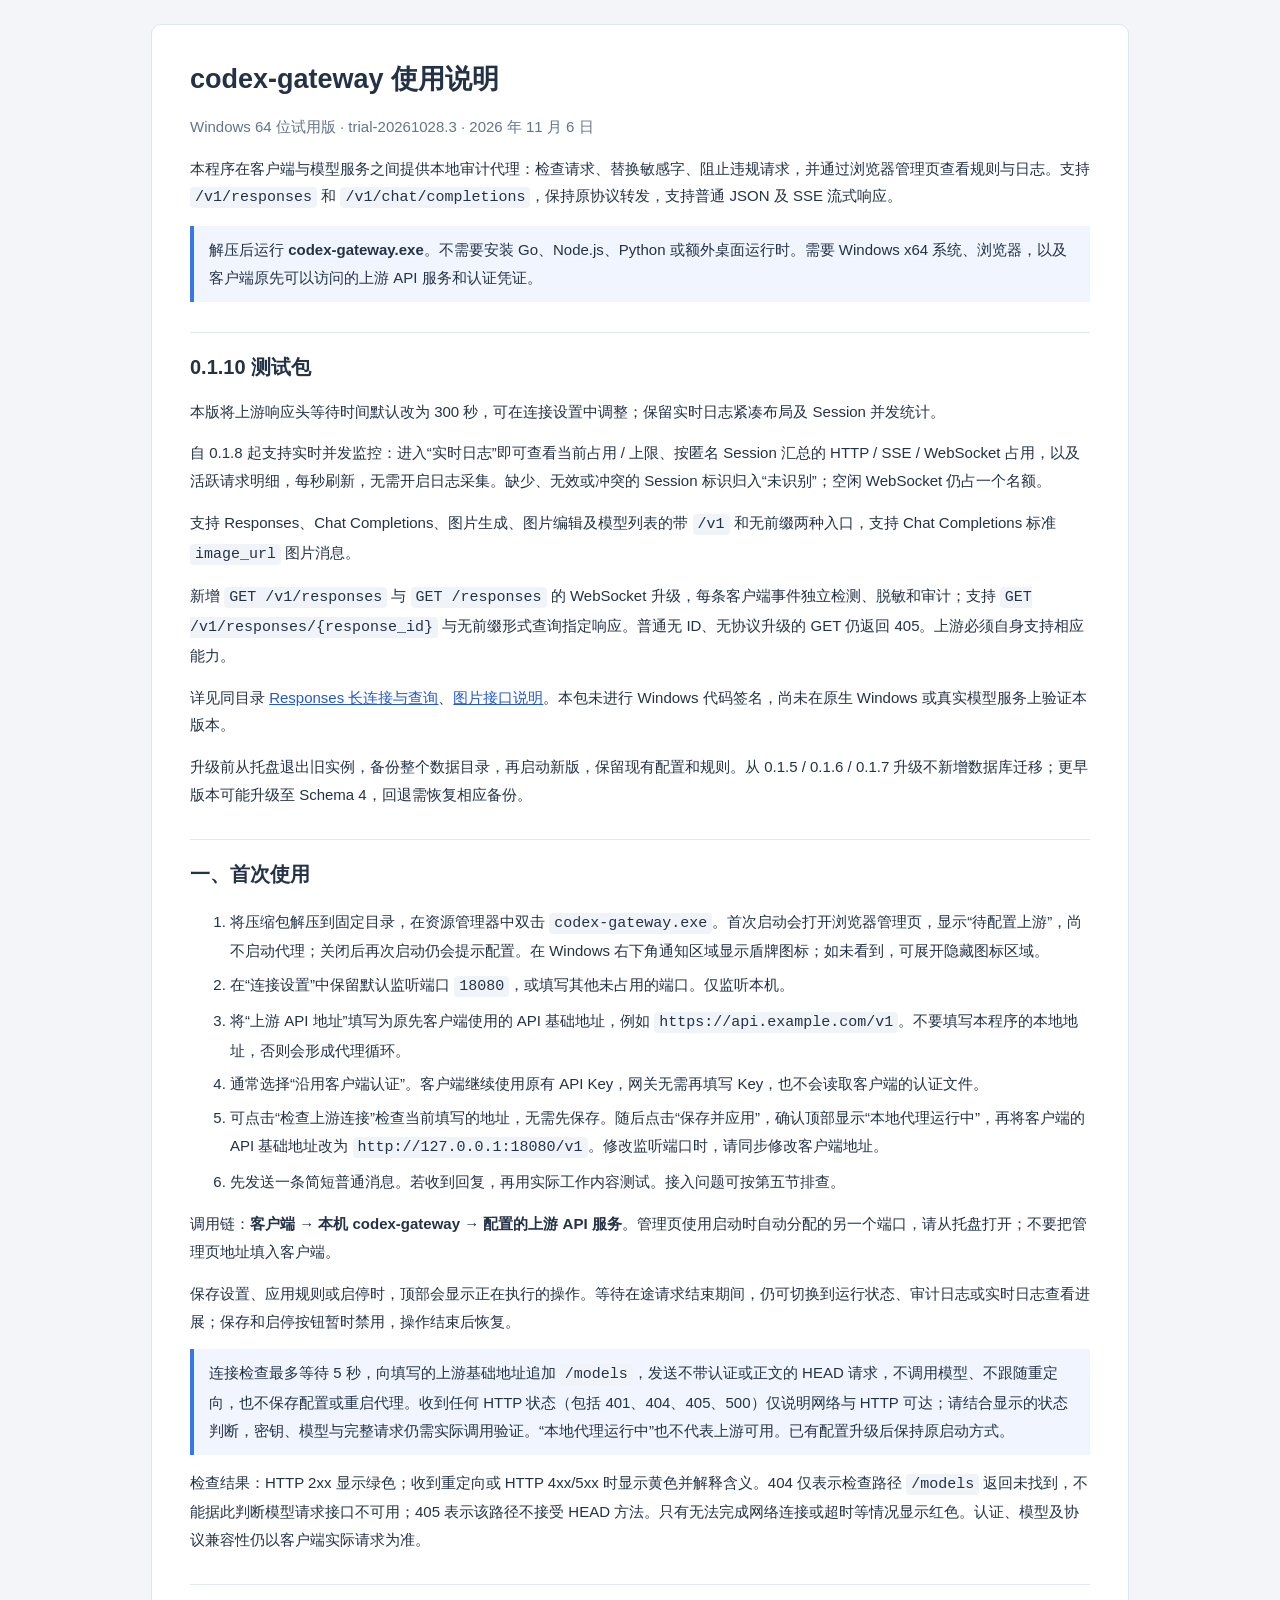
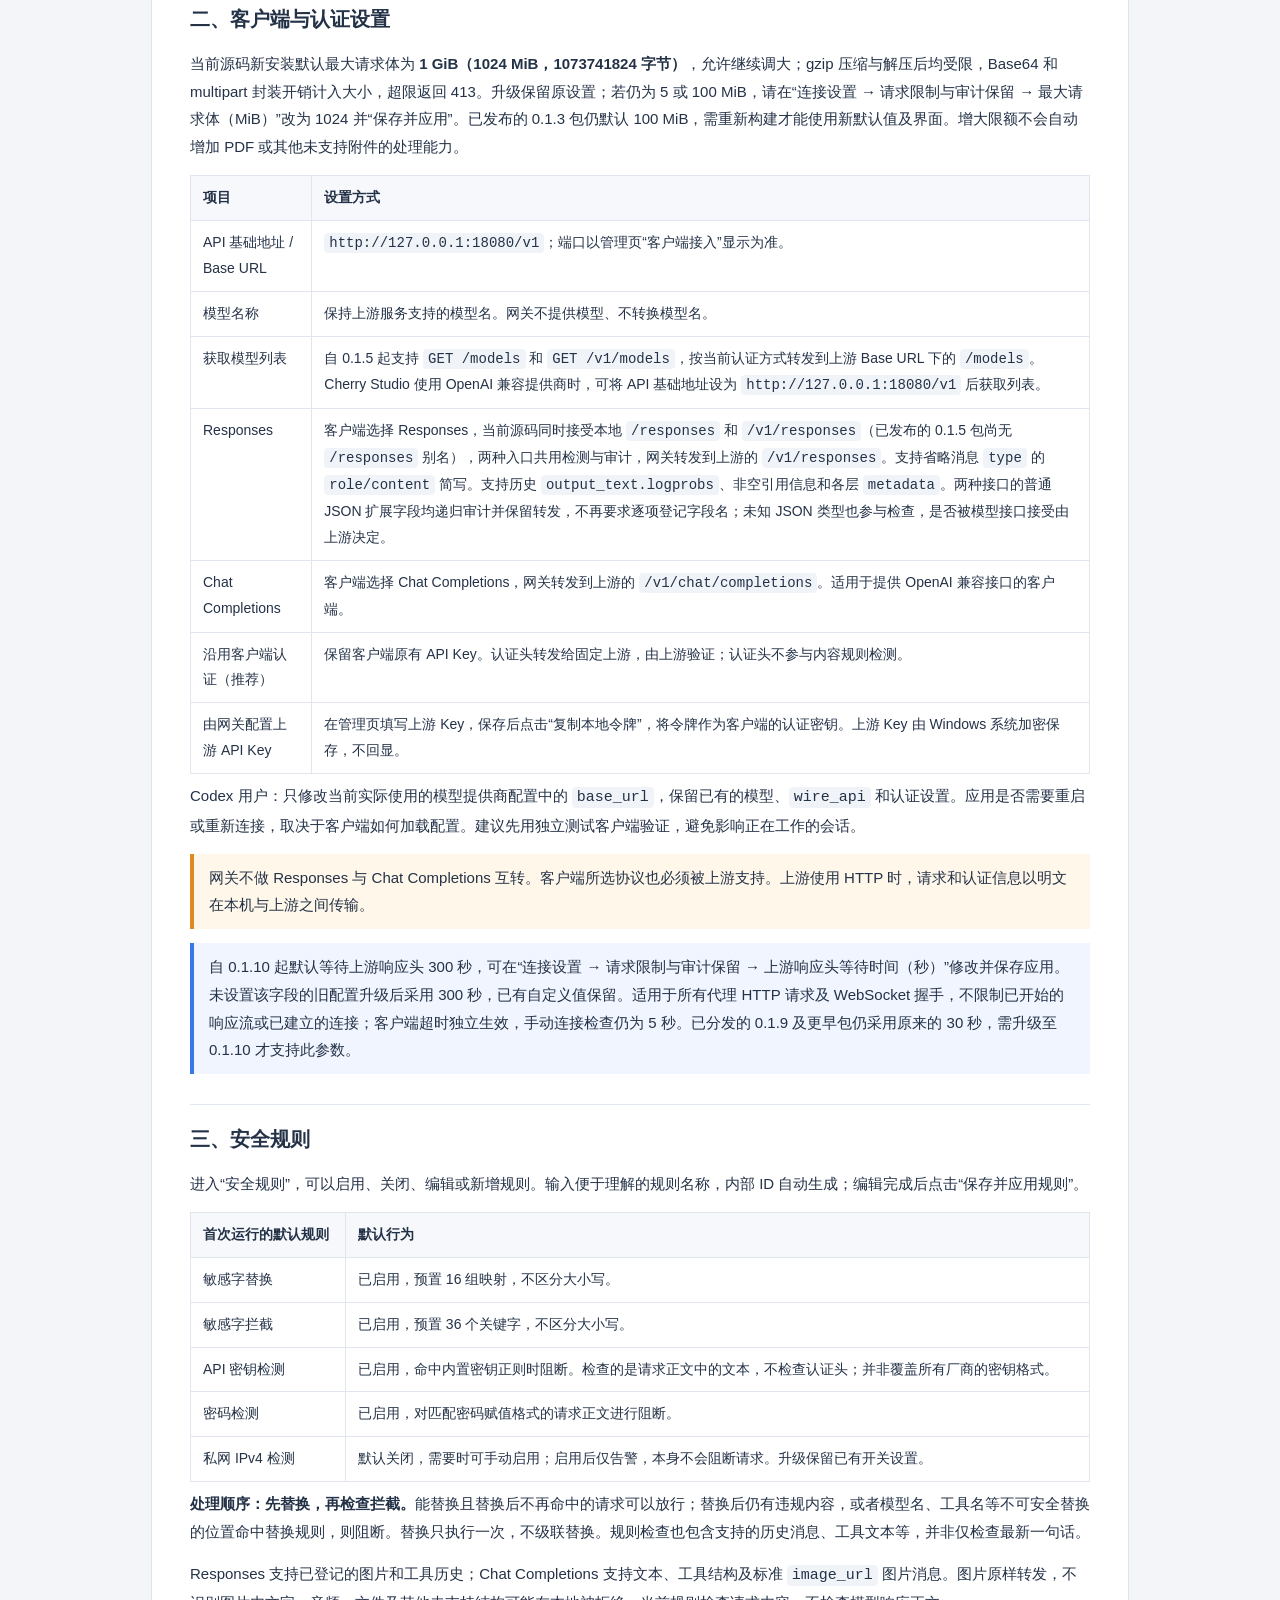
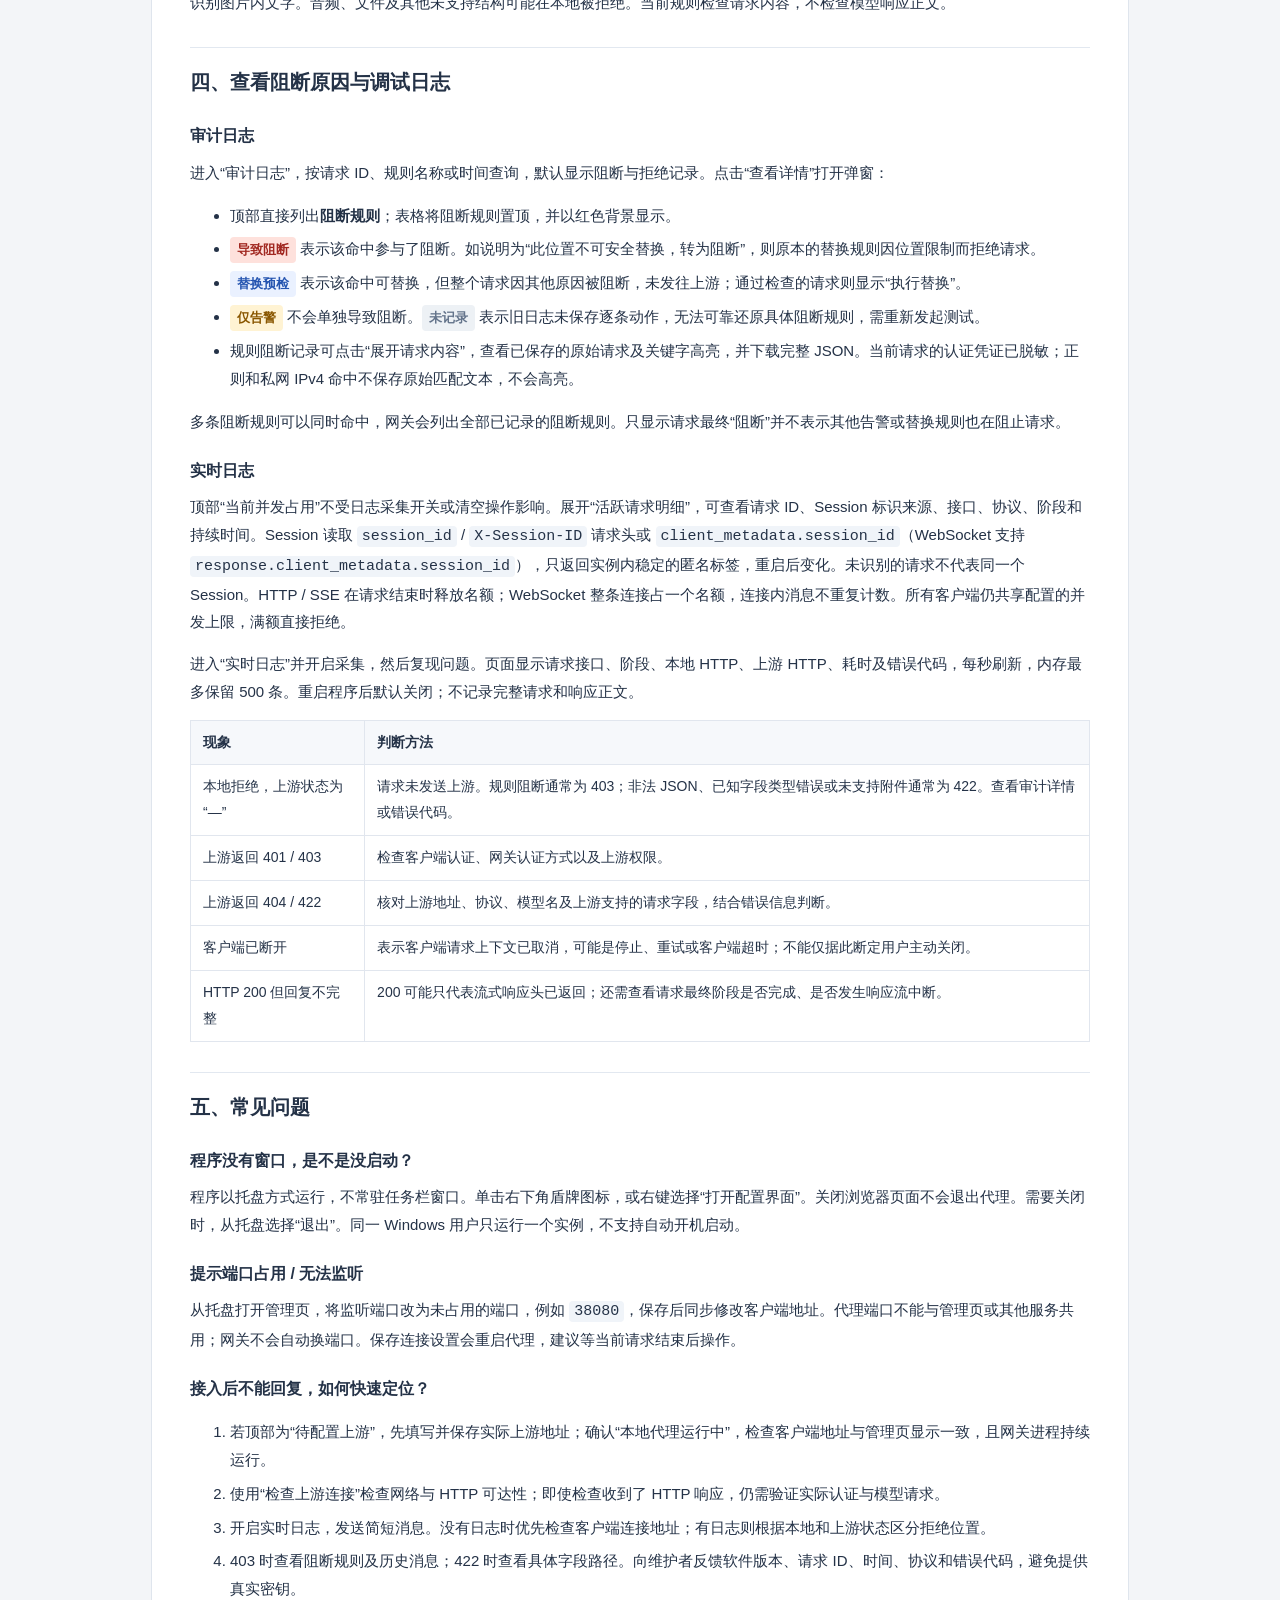
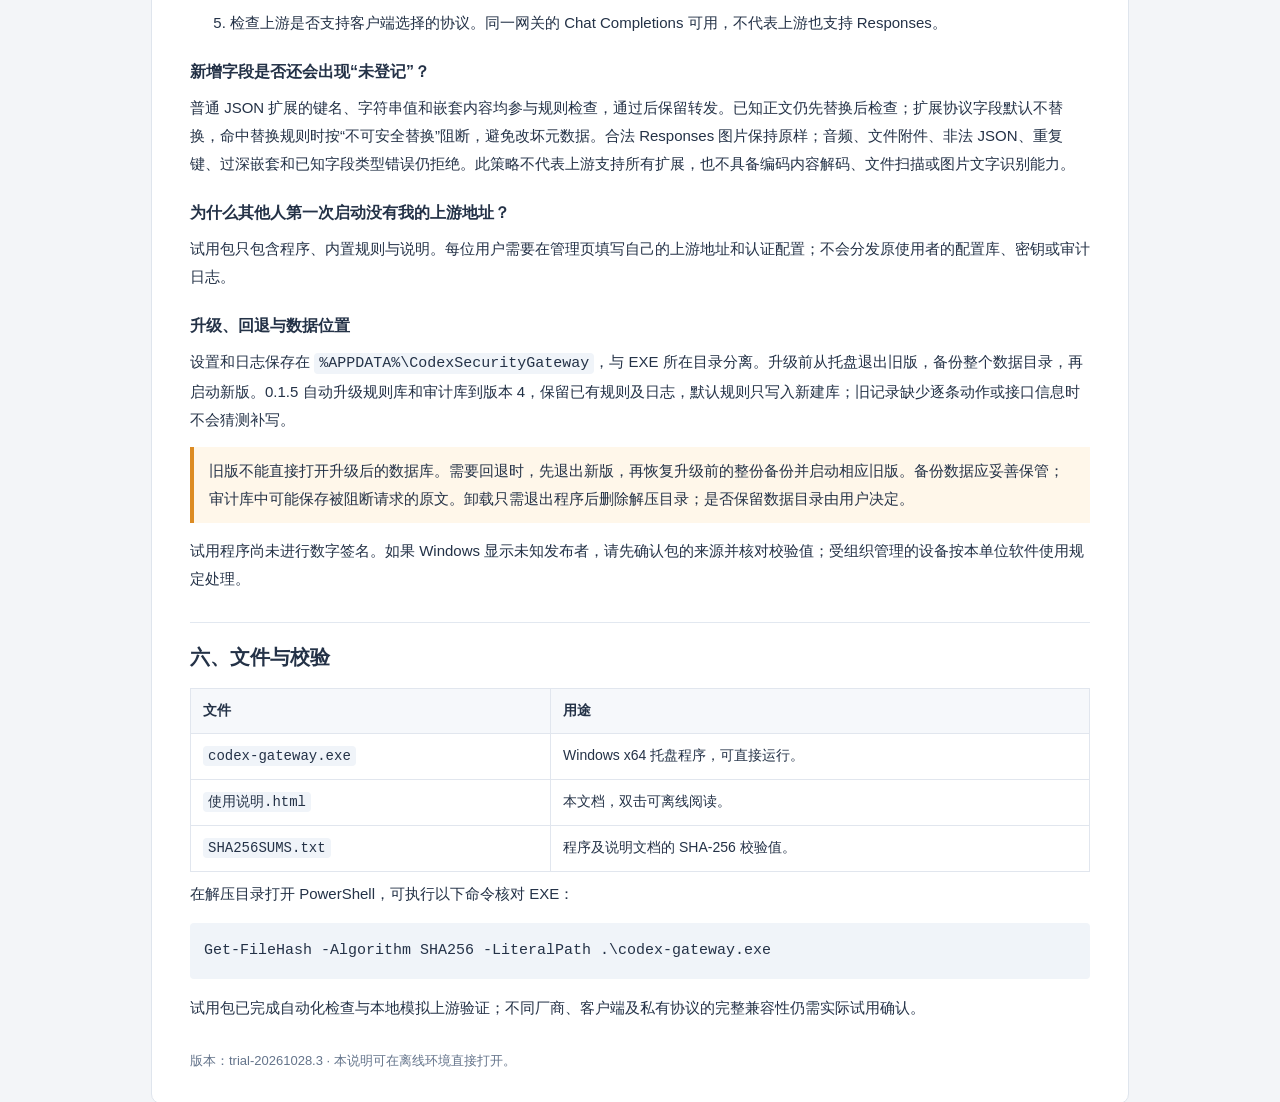
==== commit 2b0536a4: "Increase upstream header timeout and document 0.1.10 packages" ====
--- a/docs/windows-trial-guide.html
+++ b/docs/windows-trial-guide.html
@@ -10,9 +10,17 @@
 </head>
 <body><main>
 <h1>codex-gateway 使用说明</h1>
-<p class="intro">Windows 64 位试用版 · trial-20261028.3 · 2026 年 10 月 28 日</p>
+<p class="intro">Windows 64 位试用版 · trial-20261028.3 · 2026 年 11 月 6 日</p>
 <p>本程序在客户端与模型服务之间提供本地审计代理：检查请求、替换敏感字、阻止违规请求，并通过浏览器管理页查看规则与日志。支持 <code>/v1/responses</code> 和 <code>/v1/chat/completions</code>，保持原协议转发，支持普通 JSON 及 SSE 流式响应。</p>
 <p class="note">解压后运行 <strong>codex-gateway.exe</strong>。不需要安装 Go、Node.js、Python 或额外桌面运行时。需要 Windows x64 系统、浏览器，以及客户端原先可以访问的上游 API 服务和认证凭证。</p>
+
+<h2>0.1.10 测试包</h2>
+<p>本版将上游响应头等待时间默认改为 300 秒，可在连接设置中调整；保留实时日志紧凑布局及 Session 并发统计。</p>
+<p>自 0.1.8 起支持实时并发监控：进入“实时日志”即可查看当前占用 / 上限、按匿名 Session 汇总的 HTTP / SSE / WebSocket 占用，以及活跃请求明细，每秒刷新，无需开启日志采集。缺少、无效或冲突的 Session 标识归入“未识别”；空闲 WebSocket 仍占一个名额。</p>
+<p>支持 Responses、Chat Completions、图片生成、图片编辑及模型列表的带 <code>/v1</code> 和无前缀两种入口，支持 Chat Completions 标准 <code>image_url</code> 图片消息。</p>
+<p>新增 <code>GET /v1/responses</code> 与 <code>GET /responses</code> 的 WebSocket 升级，每条客户端事件独立检测、脱敏和审计；支持 <code>GET /v1/responses/{response_id}</code> 与无前缀形式查询指定响应。普通无 ID、无协议升级的 GET 仍返回 405。上游必须自身支持相应能力。</p>
+<p>详见同目录 <a href="responses-websocket.md">Responses 长连接与查询</a>、<a href="image-endpoints.md">图片接口说明</a>。本包未进行 Windows 代码签名，尚未在原生 Windows 或真实模型服务上验证本版本。</p>
+<p>升级前从托盘退出旧实例，备份整个数据目录，再启动新版，保留现有配置和规则。从 0.1.5 / 0.1.6 / 0.1.7 升级不新增数据库迁移；更早版本可能升级至 Schema 4，回退需恢复相应备份。</p>
 
 <h2>一、首次使用</h2>
 <ol>
@@ -43,6 +51,8 @@
 <p>Codex 用户：只修改当前实际使用的模型提供商配置中的 <code>base_url</code>，保留已有的模型、<code>wire_api</code> 和认证设置。应用是否需要重启或重新连接，取决于客户端如何加载配置。建议先用独立测试客户端验证，避免影响正在工作的会话。</p>
 <p class="warn">网关不做 Responses 与 Chat Completions 互转。客户端所选协议也必须被上游支持。上游使用 HTTP 时，请求和认证信息以明文在本机与上游之间传输。</p>
 
+<p class="note">自 0.1.10 起默认等待上游响应头 300 秒，可在“连接设置 → 请求限制与审计保留 → 上游响应头等待时间（秒）”修改并保存应用。未设置该字段的旧配置升级后采用 300 秒，已有自定义值保留。适用于所有代理 HTTP 请求及 WebSocket 握手，不限制已开始的响应流或已建立的连接；客户端超时独立生效，手动连接检查仍为 5 秒。已分发的 0.1.9 及更早包仍采用原来的 30 秒，需升级至 0.1.10 才支持此参数。</p>
+
 <h2>三、安全规则</h2>
 <p>进入“安全规则”，可以启用、关闭、编辑或新增规则。输入便于理解的规则名称，内部 ID 自动生成；编辑完成后点击“保存并应用规则”。</p>
 <table><thead><tr><th>首次运行的默认规则</th><th>默认行为</th></tr></thead><tbody>
@@ -53,7 +63,7 @@
 <tr><td>私网 IPv4 检测</td><td>默认关闭，需要时可手动启用；启用后仅告警，本身不会阻断请求。升级保留已有开关设置。</td></tr>
 </tbody></table>
 <p><strong>处理顺序：先替换，再检查拦截。</strong>能替换且替换后不再命中的请求可以放行；替换后仍有违规内容，或者模型名、工具名等不可安全替换的位置命中替换规则，则阻断。替换只执行一次，不级联替换。规则检查也包含支持的历史消息、工具文本等，并非仅检查最新一句话。</p>
-<p>Responses 支持已登记的图片和工具历史；图片原样转发，不识别图片内文字。Chat Completions 目前支持文本及登记的工具结构。音频、文件及其他未支持结构可能在本地被拒绝。当前规则检查请求内容，不检查模型响应正文。</p>
+<p>Responses 支持已登记的图片和工具历史；Chat Completions 支持文本、工具结构及标准 <code>image_url</code> 图片消息。图片原样转发，不识别图片内文字。音频、文件及其他未支持结构可能在本地被拒绝。当前规则检查请求内容，不检查模型响应正文。</p>
 
 <h2>四、查看阻断原因与调试日志</h2>
 <h3>审计日志</h3>
@@ -67,6 +77,7 @@
 </ul>
 <p>多条阻断规则可以同时命中，网关会列出全部已记录的阻断规则。只显示请求最终“阻断”并不表示其他告警或替换规则也在阻止请求。</p>
 <h3>实时日志</h3>
+<p>顶部“当前并发占用”不受日志采集开关或清空操作影响。展开“活跃请求明细”，可查看请求 ID、Session 标识来源、接口、协议、阶段和持续时间。Session 读取 <code>session_id</code> / <code>X-Session-ID</code> 请求头或 <code>client_metadata.session_id</code>（WebSocket 支持 <code>response.client_metadata.session_id</code>），只返回实例内稳定的匿名标签，重启后变化。未识别的请求不代表同一个 Session。HTTP / SSE 在请求结束时释放名额；WebSocket 整条连接占一个名额，连接内消息不重复计数。所有客户端仍共享配置的并发上限，满额直接拒绝。</p>
 <p>进入“实时日志”并开启采集，然后复现问题。页面显示请求接口、阶段、本地 HTTP、上游 HTTP、耗时及错误代码，每秒刷新，内存最多保留 500 条。重启程序后默认关闭；不记录完整请求和响应正文。</p>
 <table><thead><tr><th>现象</th><th>判断方法</th></tr></thead><tbody>
 <tr><td>本地拒绝，上游状态为“—”</td><td>请求未发送上游。规则阻断通常为 403；非法 JSON、已知字段类型错误或未支持附件通常为 422。查看审计详情或错误代码。</td></tr>
